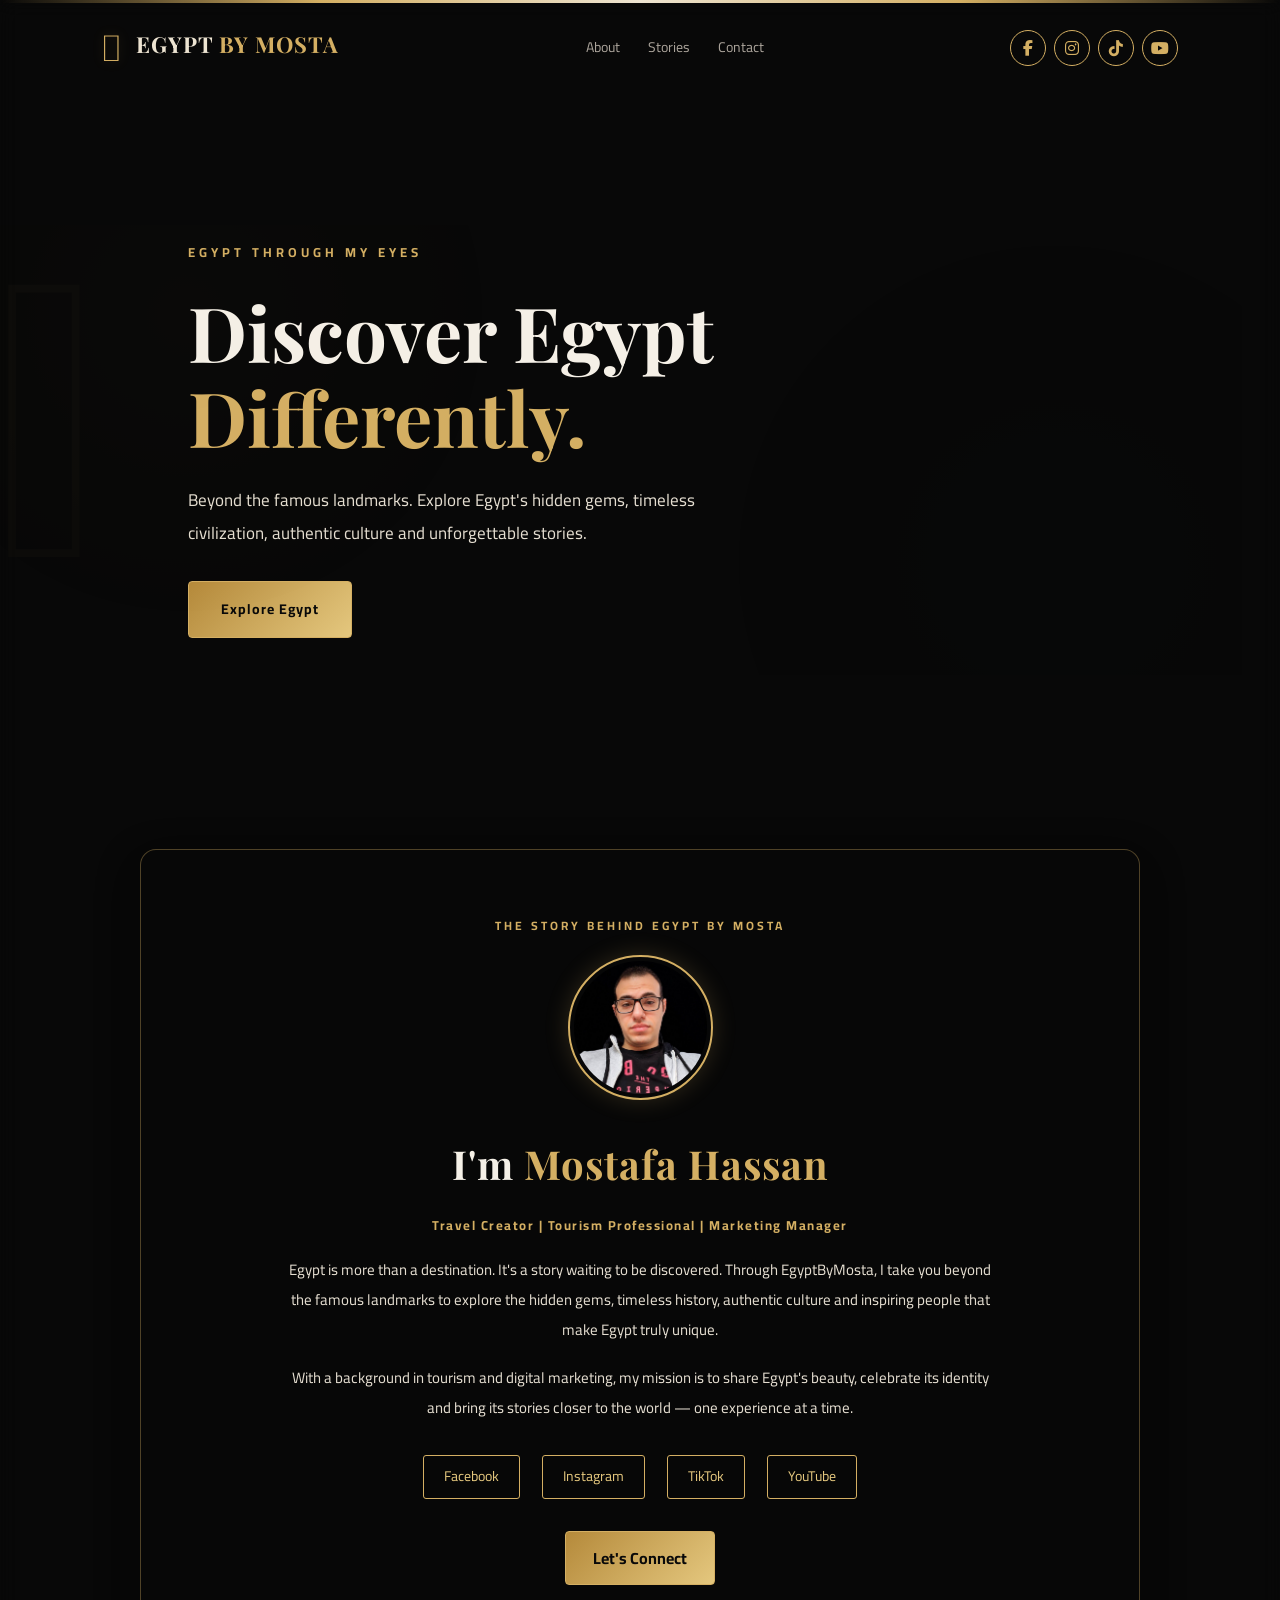
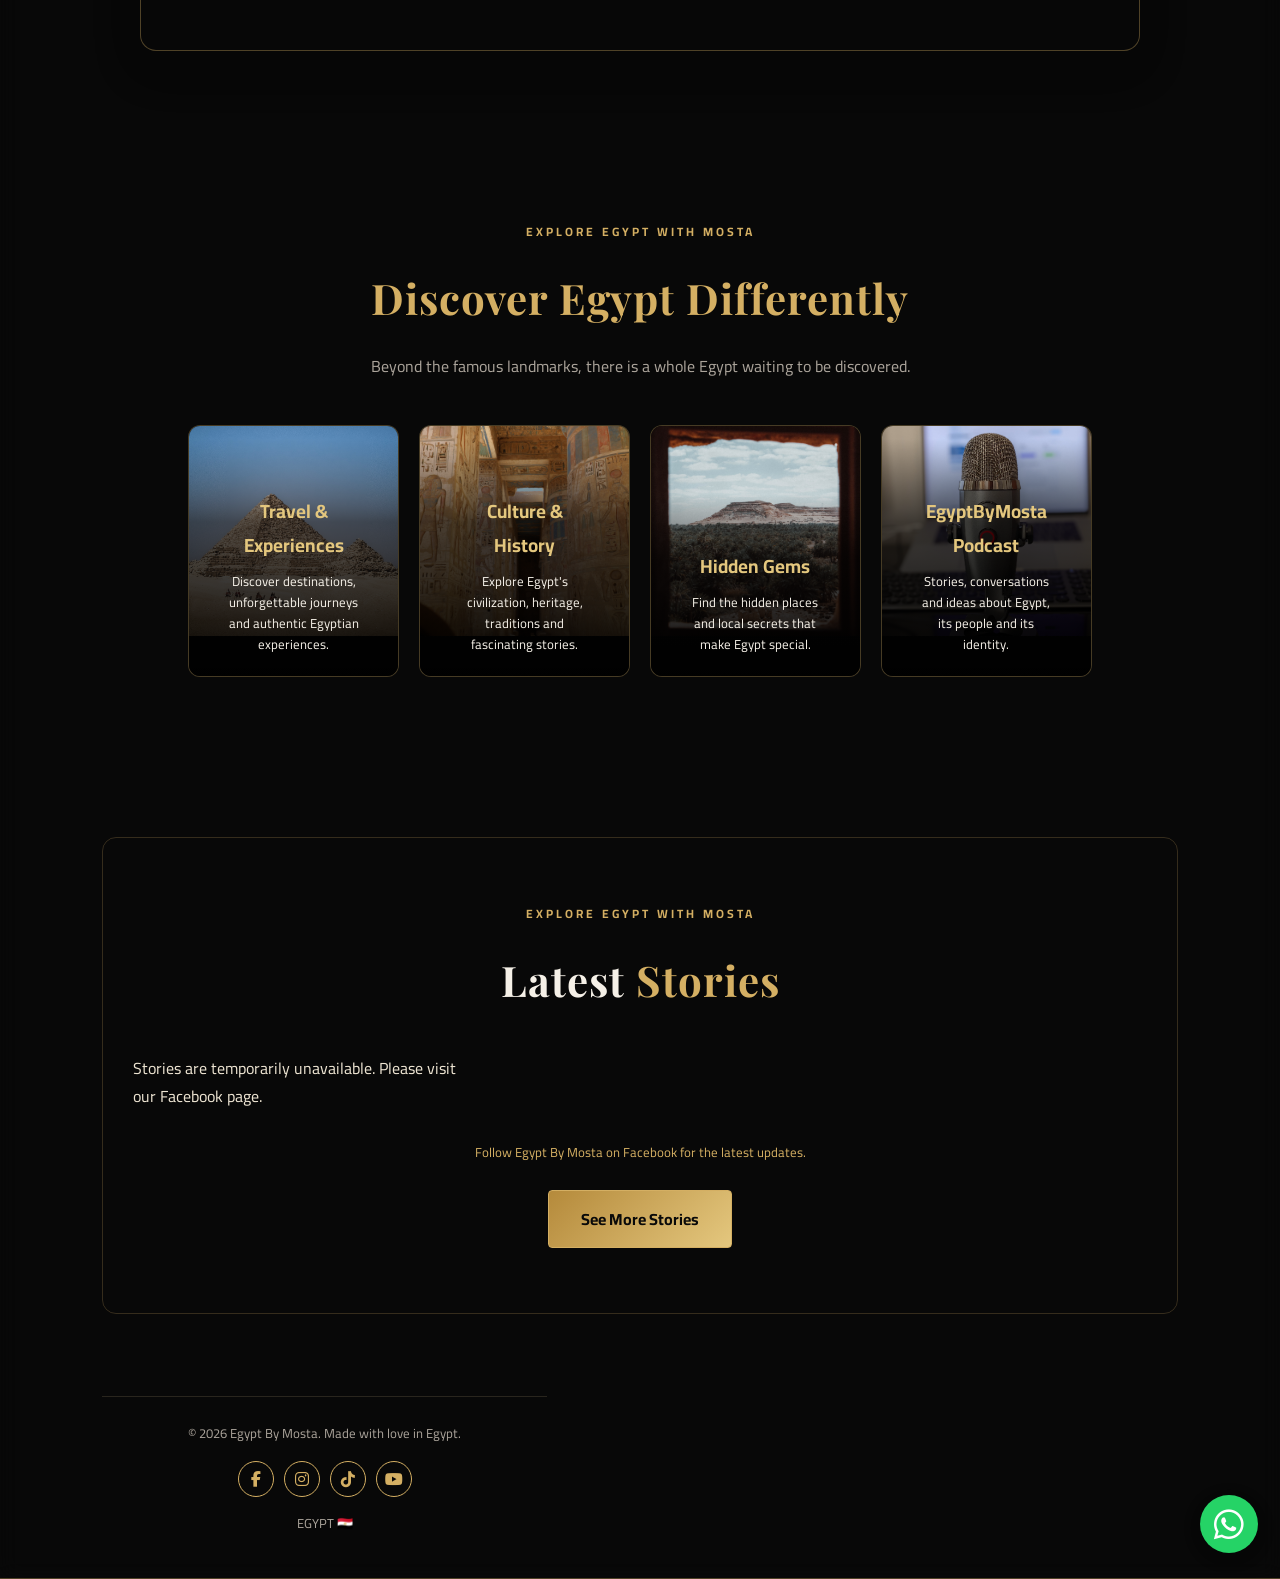
==== index.html @ 83dcf6d8 "Update index.html" ====
<!DOCTYPE html>
<html lang="en">

<head>
  <meta charset="UTF-8">
  <meta name="viewport" content="width=device-width, initial-scale=1.0">
  <meta name="theme-color" content="#090909">

  <title>Egypt By Mosta | Egypt Travel, Hidden Gems & Culture</title>

  <meta name="description" content="Discover Egypt beyond the famous landmarks with Egypt By Mosta. Explore hidden gems, ancient history, Egyptian culture and authentic travel experiences.">

  <meta name="keywords" content="Egypt travel, Egypt tourism, hidden gems in Egypt, Egyptian culture, ancient Egyptian history, Cairo travel, Egypt travel creator, Egypt By Mosta">

  <meta name="author" content="Mostafa Hassan">
  <meta name="google-site-verification" content="tOPIVbUD8up6FLVzQkf-bBHcL7d9_cdBROCyyYVrfns" />
  <meta name="robots" content="index, follow">

  <link rel="canonical" href="https://egyptbymosta.pages.dev/">

  <!-- Facebook and Social Sharing -->
  <meta property="og:type" content="website">
  <meta property="og:title" content="Egypt By Mosta | Discover Egypt Differently">
  <meta property="og:description" content="Explore Egypt's hidden gems, timeless civilization, authentic culture and unforgettable experiences.">
  <meta property="og:url" content="https://egyptbymosta.pages.dev/">
  <meta property="og:site_name" content="Egypt By Mosta">
  
<meta property="og:image" content="https://egyptbymosta.pages.dev/social-preview.png">
<meta property="og:image:alt" content="Egypt By Mosta - Discover Egypt Differently">

<meta name="twitter:image" content="https://egyptbymosta.pages.dev/social-preview.png">


  <!-- Twitter / X Sharing -->
  <meta name="twitter:card" content="summary_large_image">
  <meta name="twitter:title" content="Egypt By Mosta | Discover Egypt Differently">
  <meta name="twitter:description" content="Discover the Egypt tourists miss — hidden gems, history, culture and travel experiences.">

  <link rel="stylesheet" href="styles.css">
  <link rel="stylesheet" href="https://cdnjs.cloudflare.com/ajax/libs/font-awesome/6.7.2/css/all.min.css">
</head>

<body>
  <header class="header">
  <a class="logo" href="#">
  <span class="brand-eye">𓂀</span> EGYPT <span>BY MOSTA</span>
</a>

  <nav>
    <a href="about.html">About</a>
    <a href="stories.html">Stories</a>
    <a href="contact.html">Contact</a>
  </nav>

  <div class="header-social">
  <a href="https://www.facebook.com/egyptbymostahassan" target="_blank" rel="noopener noreferrer" aria-label="Facebook">
    <i class="fa-brands fa-facebook-f"></i>
  </a>

  <a href="https://www.instagram.com/egyptbymosta" target="_blank" rel="noopener noreferrer" aria-label="Instagram">
    <i class="fa-brands fa-instagram"></i>
  </a>

  <a href="https://www.tiktok.com/@egyptbymosta" target="_blank" rel="noopener noreferrer" aria-label="TikTok">
    <i class="fa-brands fa-tiktok"></i>
  </a>

  <a href="https://www.youtube.com/@EgyptByMosta" target="_blank" rel="noopener noreferrer" aria-label="YouTube">
    <i class="fa-brands fa-youtube"></i>
  </a>
</div>
  <main>
  
<section class="hero">
  <div class="hero-content">

    <p class="eyebrow">EGYPT THROUGH MY EYES</p>

    <h1>
      Discover Egypt<br>
      <span>Differently.</span>
    </h1>

    <p class="intro">
      Beyond the famous landmarks. Explore Egypt's hidden gems,
      timeless civilization, authentic culture and unforgettable stories.
    </p>

    <a class="gold-button" href="#discover">Explore Egypt</a>

  </div>
</section>

    
<section class="about section" id="about">
  <p class="eyebrow">THE STORY BEHIND EGYPT BY MOSTA</p>

  <div class="profile-photo">
    <img src="mosta-profile.jpg" alt="Mostafa Hassan">
  </div>

  <h2>I'm <span>Mostafa Hassan</span></h2>

  <p class="about-role">
    Travel Creator | Tourism Professional | Marketing Manager
  </p>

  <p>
    Egypt is more than a destination. It's a story waiting to be discovered.
    Through EgyptByMosta, I take you beyond the famous landmarks to explore
    the hidden gems, timeless history, authentic culture and inspiring people
    that make Egypt truly unique.
  </p>

  <p>
    With a background in tourism and digital marketing, my mission is to
    share Egypt's beauty, celebrate its identity and bring its stories
    closer to the world — one experience at a time.
  </p>

  <div class="social-links">
  <a href="https://www.facebook.com/egyptbymostahassan" target="_blank" rel="noopener noreferrer">Facebook</a>

  <a href="https://www.instagram.com/egyptbymosta" target="_blank" rel="noopener noreferrer">Instagram</a>

  <a href="https://www.tiktok.com/@egyptbymosta" target="_blank" rel="noopener noreferrer">TikTok</a>

  <a href="https://www.youtube.com/@EgyptByMosta" target="_blank" rel="noopener noreferrer">YouTube</a>
</div>

  <a class="gold-button" href="https://wa.me/201004280294?text=Hello%20Mostafa%2C%20I%20am%20interested%20in%20Egypt%20travel%20experiences." target="_blank" rel="noopener">
    Let's Connect
  </a>
</section>


   <!-- EgyptByMosta Content Pillars -->

<section class="content-pillars section" id="discover">
  <p class="eyebrow">EXPLORE EGYPT WITH MOSTA</p>
  <h2>Discover Egypt <span>Differently</span></h2>
  <p class="pillars-intro">
    Beyond the famous landmarks, there is a whole Egypt waiting to be discovered.
  </p>

  <div class="pillars-grid">

    <a class="pillar-card" href="travel.html">
      <img class="pillar-image" src="travel.jpg" alt="Travel and experiences in Egypt">
      <div class="pillar-content">
        <h3>Travel & Experiences</h3>
        <p>Discover destinations, unforgettable journeys and authentic Egyptian experiences.</p>
      </div>
    </a>

    <a class="pillar-card" href="culture.html">
      <img class="pillar-image" src="culture.jpg" alt="Egyptian culture and ancient history">
      <div class="pillar-content">
        <h3>Culture & History</h3>
        <p>Explore Egypt's civilization, heritage, traditions and fascinating stories.</p>
      </div>
    </a>

    <a class="pillar-card" href="hidden-gems.html">
      <img class="pillar-image" src="hidden-gems.jpg" alt="Hidden gems and beautiful places in Egypt">
      <div class="pillar-content">
        <h3>Hidden Gems</h3>
        <p>Find the hidden places and local secrets that make Egypt special.</p>
      </div>
    </a>

    <a class="pillar-card" href="podcast.html">
      <img class="pillar-image" src="podcast.jpg" alt="EgyptByMosta Podcast">
      <div class="pillar-content">
        <h3>EgyptByMosta Podcast</h3>
        <p>Stories, conversations and ideas about Egypt, its people and its identity.</p>
      </div>
    </a>

  </div>
</section>

    
<section class="section stories" id="stories">
  <p class="eyebrow">EXPLORE EGYPT WITH MOSTA</p>
  <h2>Latest <span>Stories</span></h2>

  <div id="photos" class="photo-grid">

   <div class="fallback-story-image">
  <images/esna-temple.jpg
       alt="The ancient Temple of Khnum in Esna, Egypt">
</div>

    <div class="fallback-story-image">
  <img src="images/khan-el-khalili.jpeg"
       alt="Traditional market street in Khan El Khalili, Cairo, Egypt">
</div>
    </article>

   <div class="fallback-story-image">
  <img src="images/al-azhar-park.webp"
       alt="Panoramic view of Al Azhar Park in Cairo, Egypt">
</div>

  </div>

  <p id="feed-status" class="feed-status"></p>

  <a class="gold-button" href="stories.html">See More Stories</a>
</section>

  </main>

  <footer>
    <p>© <span id="year"></span> Egypt By Mosta. Made with love in Egypt.</p>

    <div class="footer-social">
      <a href="https://www.facebook.com/egyptbymostahassan" target="_blank" rel="noopener noreferrer" aria-label="Facebook">
        <i class="fa-brands fa-facebook-f"></i>
      </a>

      <a href="https://www.instagram.com/egyptbymosta" target="_blank" rel="noopener noreferrer" aria-label="Instagram">
        <i class="fa-brands fa-instagram"></i>
      </a>

      <a href="https://www.tiktok.com/@egyptbymosta" target="_blank" rel="noopener noreferrer" aria-label="TikTok">
        <i class="fa-brands fa-tiktok"></i>
      </a>

      <a href="https://www.youtube.com/@EgyptByMosta" target="_blank" rel="noopener noreferrer" aria-label="YouTube">
        <i class="fa-brands fa-youtube"></i>
      </a>
    </div>

    <p>EGYPT 🇪🇬</p>
  </footer>

  <a class="floating-whatsapp"
     href="https://wa.me/201004280294"
     target="_blank"
     rel="noopener noreferrer"
     aria-label="WhatsApp">
    <i class="fa-brands fa-whatsapp"></i>
  </a>

  <script src="app.js"></script>

</body>
</html>
---- styles.css ----
@import url('https://fonts.googleapis.com/css2?family=Cairo:wght@400;500;600;700;800&family=Playfair+Display:wght@500;600;700&display=swap');

:root {
  --bg: #090909;
  --surface: #141414;
  --gold: #d4af63;
  --text: #f5f0e7;
  --muted: #aaa39a;
}

* {
  margin: 0;
  padding: 0;
  box-sizing: border-box;
}

html {
  scroll-behavior: smooth;
}

body {
  background: var(--bg);
  color: var(--text);
  font-family: 'Cairo', sans-serif;
  line-height: 1.8;
}

a {
  color: inherit;
  text-decoration: none;
}

.header {
  min-height: 82px;
  padding: 18px 8%;
  display: flex;
  align-items: center;
  justify-content: space-between;
  border-bottom: 1px solid #29251d;
  background: #090909;
}

.logo {
  font-family: 'Playfair Display', serif;
  font-size: 22px;
  font-weight: 700;
  letter-spacing: 1px;
}

.logo span,
h1 span,
h2 span {
  color: var(--gold);
}

nav {
  display: flex;
  gap: 28px;
  font-size: 14px;
  color: var(--muted);
}

nav a:hover {
  color: var(--gold);
}

..hero {
  min-height: 620px;
  padding: 130px 8% 110px;
  display: flex;
  flex-direction: column;
  align-items: flex-start;
  justify-content: center;
  background:
    radial-gradient(
      ellipse at 80% 50%,
      rgba(73, 55, 27, 0.18),
      transparent 65%
    );
}

.eyebrow {
  color: var(--gold);
  font-size: 12px;
  letter-spacing: 3px;
  font-weight: 700;
  margin-bottom: 18px;
}

.hero h1 {
  font-family: 'Playfair Display', serif;
  font-size: clamp(48px, 8vw, 86px);
  line-height: 1.12;
  margin-bottom: 25px;
}

.intro {
  max-width: 570px;
  color: #c4bdb2;
  font-size: 17px;
  margin-bottom: 32px;
}

.gold-button {
  display: inline-block;
  background: var(--gold);
  color: #111;
  padding: 12px 27px;
  border-radius: 3px;
  font-weight: 700;
  transition: .25s;
}

.gold-button:hover {
  background: #f0d18d;
  transform: translateY(-2px);
}

.section {
  padding: 95px 8%;
  text-align: center;
}

.section h2 {
  font-family: 'Playfair Display', serif;
  font-size: clamp(32px, 5vw, 48px);
  margin-bottom: 20px;
}

.about > p:not(.eyebrow),
.contact > p:not(.eyebrow) {
  max-width: 720px;
  margin: 0 auto 25px;
  color: var(--muted);
}

.stories {
  background: #101010;
}


.photo-grid {
  display: grid;
  grid-template-columns: repeat(3, minmax(0, 1fr));
  gap: 20px;
  margin: 40px 0;
  text-align: left;
}

.photo-card,
.fallback-story {
  overflow: hidden;
  background: var(--surface);
  border: 1px solid #28231b;
  border-radius: 8px;
  transition: transform 0.3s ease, border-color 0.3s ease;
}

.photo-card:hover,
.fallback-story:hover {
  transform: translateY(-5px);
  border-color: var(--gold);
}

.photo-card img {
  display: block;
  width: 100%;
  height: 230px;
  object-fit: cover;
  object-position: center;
  transition: transform 0.4s ease;
}

.photo-card:hover img {
  transform: scale(1.04);
}

.fallback-story-image {
  height: 200px;
  display: flex;
  align-items: center;
  justify-content: center;
  background: linear-gradient(135deg, #302313, #100e0a);
  color: var(--gold);
  font-size: 65px;
}
.fallback-story-image img {
  display: block;
  width: 100%;
  height: 100%;
  object-fit: cover;
}
.fallback-story .eyebrow {
  color: var(--gold);
  padding: 15px 15px 0;
  font-size: 11px;
}

.fallback-story h3 {
  color: #f5f0e7;
  padding: 5px 15px;
  font-size: 20px;
}

.fallback-story > p:last-child,
.photo-card p {
  padding: 15px;
  color: #d0c9bd;
  font-size: 14px;
  line-height: 1.7;
}

.loading,
.feed-status {
  color: var(--muted);
}

@media (max-width: 768px) {
  .photo-grid {
    grid-template-columns: 1fr;
    gap: 18px;
  }

  .fallback-story-image {
    height: 190px;
  }
}

.contact {
  background: radial-gradient(ellipse at center, #211a10, #090909 70%);
}


footer {
  padding: 25px 8%;
  border-top: 1px solid #29251d;
  display: flex;
  justify-content: space-between;
  gap: 15px;
  color: var(--muted);
  font-size: 13px;
}

@media (max-width: 700px) {
  .header {
    flex-direction: column;
    gap: 12px;
  }

  nav {
    gap: 20px;
  }

  .hero {
    min-height: 520px;
    padding: 90px 7%;
  }

  .section {
    padding: 70px 7%;
  }

  .photo-grid {
    grid-template-columns: 1fr;
  }

  .photo-card img {
    height: auto;
    max-height: 450px;
    object-fit: contain;
    background: #090909;
  }
  }

  footer {
    flex-direction: column;
    text-align: center;
  }
}
/* Show complete Facebook photos on all screens */
.photo-card img {
  width: 100% !important;
  height: auto !important;
  max-height: 500px;
  object-fit: contain !important;
  object-position: center center !important;
  background: #090909;
}
/* Egypt By Mosta Facebook cover */
.hero {
  position: relative;
  overflow: hidden;
}

.hero-collage {
  position: absolute;
  inset: 0;
  display: grid;
  grid-template-columns: 2fr 1fr 1fr;
  gap: 5px;
  opacity: 0.4;
  pointer-events: none;
}

.hero-collage img {
  width: 100%;
  height: 100%;
  object-fit: cover;
}

.hero-collage::after {
  content: "";
  position: absolute;
  inset: 0;
  background: linear-gradient(90deg, rgba(0,0,0,.85), rgba(0,0,0,.25));
}

.hero > *:not(.hero-collage) {
  position: relative;
  z-index: 1;
}

@media (max-width: 700px) {
  .hero-collage {
    grid-template-columns: 1fr 1fr;
  }

  .hero-collage img:nth-child(3) {
    display: none;
  }
}
/* Personal profile and social links */
.about-role {
  color: var(--gold) !important;
  font-weight: 700;
  margin-bottom: 18px !important;
}

.social-links {
  display: flex;
  justify-content: center;
  flex-wrap: wrap;
  gap: 14px;
  margin: 30px 0;
}

.social-links a {
  border: 1px solid var(--gold);
  color: var(--gold);
  padding: 8px 20px;
  border-radius: 3px;
  transition: .25s;
}

.social-links a:hover {
  background: var(--gold);
  color: #090909;
}
/* Profile photo */
.profile-photo {
  width: 150px;
  height: 150px;
  margin: 0 auto 25px;
  border: 3px solid var(--gold);
  border-radius: 50%;
  padding: 5px;
  overflow: hidden;
  box-shadow: 0 0 25px rgba(212, 175, 99, 0.25);
}

.profile-photo img {
  width: 100%;
  height: 100%;
  border-radius: 50%;
  object-fit: cover;
  object-position: center;
  display: block;
}
}/* Header social media */
.header-social {
  display: flex;
  align-items: center;
  gap: 12px;
}

.header-social a {
  width: 34px;
  height: 34px;
  display: flex;
  align-items: center;
  justify-content: center;
  border: 1px solid var(--gold);
  border-radius: 50%;
  color: var(--gold);
  font-size: 17px;
  font-weight: bold;
  transition: 0.25s;
}

.header-social a:hover {
  background: var(--gold);
  color: #090909;
  transform: translateY(-3px);
}

@media (max-width: 700px) {
  .header-social {
    justify-content: center;
    margin-top: 8px;
  }
}
/* Floating WhatsApp Button */
.floating-whatsapp {
  position: fixed;
  right: 22px;
  bottom: 25px;
  width: 58px;
  height: 58px;
  background: #25D366;
  color: white;
  border-radius: 50%;
  display: flex;
  align-items: center;
  justify-content: center;
  z-index: 9999;
  box-shadow: 0 4px 15px rgba(0,0,0,.35);
}

.floating-whatsapp svg {
  width: 34px;
  height: 34px;
}

.floating-whatsapp:hover {
  transform: scale(1.08);
}

@media (max-width: 700px) {
  .floating-whatsapp {
    right: 16px;
    bottom: 18px;
  }
}
/* Footer social media */
.footer-social {
  display: flex;
  align-items: center;
  justify-content: center;
  gap: 12px;
}

.footer-social a {
  width: 34px;
  height: 34px;
  display: flex;
  align-items: center;
  justify-content: center;
  border: 1px solid var(--gold);
  border-radius: 50%;
  color: var(--gold);
  font-size: 17px;
  font-weight: bold;
  transition: 0.25s;
}

.footer-social a:hover {
  background: var(--gold);
  color: #090909;
  transform: translateY(-3px);
}

@media (max-width: 700px) {
  footer {
    align-items: center;
  }
}
/* Premium social icons */
.header-social a,
.footer-social a {
  width: 36px;
  height: 36px;
  display: flex;
  align-items: center;
  justify-content: center;
  border: 1px solid var(--gold);
  border-radius: 50%;
  color: var(--gold);
  font-size: 16px;
  transition: all 0.3s ease;
  flex-shrink: 0;
}

.header-social a:hover,
.footer-social a:hover {
  background: var(--gold);
  color: #090909;
  transform: translateY(-3px);
}

.header-social,
.footer-social {
  display: flex;
  flex-direction: row;
  align-items: center;
  gap: 10px;
}

@media (max-width: 700px) {
  .header {
    gap: 12px;
  }

  .header-social {
    justify-content: center;
    flex-wrap: nowrap;
  }

  .footer-social {
    justify-content: center;
  }
}
/* Fix header layout */
.header {
  display: flex;
  flex-direction: row !important;
  align-items: center;
  justify-content: space-between;
  flex-wrap: wrap;
  gap: 12px;
}

.header-social {
  display: flex !important;
  flex-direction: row !important;
  flex-wrap: nowrap !important;
  align-items: center;
  justify-content: center;
  gap: 8px;
}

.header-social a {
  flex: 0 0 36px;
}

@media (max-width: 700px) {
  .header {
    flex-direction: row !important;
    justify-content: center;
  }

  .header-social {
    width: 100%;
  }
}
/* Clean premium homepage hero */
.hero {
  min-height: 560px;
  padding: 100px 10%;
  display: flex;
  align-items: center;
  justify-content: flex-start;
  position: relative;
  overflow: hidden;
}

.hero-content {
  position: relative;
  z-index: 2;
  max-width: 650px;
}

.hero h1 {
  font-size: clamp(48px, 7vw, 76px);
  line-height: 1.15;
  margin-bottom: 22px;
}

.hero .intro {
  max-width: 490px;
  font-size: 16px;
  line-height: 1.9;
  margin-bottom: 28px;
}

.hero .eyebrow {
  margin-bottom: 20px;
}

@media (max-width: 700px) {
  .hero {
    min-height: 480px;
    padding: 75px 7%;
  }

  .hero h1 {
    font-size: 48px;
  }

  .hero .intro {
    font-size: 14px;
  }
}
.floating-whatsapp i {
  font-size: 34px;
  color: white;
}

/* Premium Image Lightbox */

#image-lightbox button {
  position: absolute;
  background: rgba(212, 175, 99, 0.15);
  color: #d4af63;
  border: 1px solid #d4af63;
  border-radius: 50%;
  width: 48px;
  height: 48px;
  font-size: 26px;
  cursor: pointer;
  display: flex;
  align-items: center;
  justify-content: center;
  transition: 0.3s;
}

#image-lightbox button:hover {
  background: #d4af63;
  color: #090909;
}

#image-lightbox .lightbox-close {
  top: 25px;
  right: 25px;
  font-size: 32px;
}

#image-lightbox .lightbox-prev {
  left: 25px;
}

#image-lightbox .lightbox-next {
  right: 25px;
}

#image-lightbox .lightbox-image {
  border: 1px solid rgba(212, 175, 99, 0.4);
  border-radius: 6px;
  box-shadow: 0 0 35px rgba(0, 0, 0, 0.5);
}

@media (max-width: 600px) {
  #image-lightbox button {
    width: 40px;
    height: 40px;
    font-size: 21px;
  }

  #image-lightbox .lightbox-close {
    top: 15px;
    right: 15px;
  }

  #image-lightbox .lightbox-prev {
    left: 10px;
  }

  #image-lightbox .lightbox-next {
    right: 10px;
  }

  #image-lightbox .lightbox-image {
    max-width: 82%;
  }
}

/* CONTACT PAGE */

.contact-page {
  max-width: 1100px;
  margin: auto;
  text-align: center;
  padding-top: 80px;
}

.contact-page h1 {
  font-size: clamp(42px, 7vw, 65px);
  margin: 15px 0;
}

.contact-page h1 span,
.contact-page h2 span {
  color: var(--gold);
}

.contact-page .intro {
  max-width: 600px;
  margin: 20px auto 45px;
  line-height: 1.9;
  color: var(--muted);
}

.contact-methods {
  display: grid;
  grid-template-columns: repeat(3, 1fr);
  gap: 20px;
  margin: 40px 0 80px;
}

.contact-card {
  background: var(--surface);
  border: 1px solid rgba(212, 175, 99, 0.25);
  border-radius: 12px;
  padding: 30px 15px;
  color: var(--text);
  text-decoration: none;
  transition: 0.3s;
}

.contact-card:hover {
  border-color: var(--gold);
  transform: translateY(-5px);
  box-shadow: 0 10px 30px rgba(212, 175, 99, 0.12);
}

.contact-card i {
  color: var(--gold);
  font-size: 30px;
  margin-bottom: 18px;
}

.contact-card h3 {
  margin-bottom: 10px;
}

.contact-card p {
  color: var(--muted);
  font-size: 14px;
}

.contact-form-section {
  max-width: 650px;
  margin: 0 auto 60px;
  padding: 35px;
  background: var(--surface);
  border: 1px solid rgba(212, 175, 99, 0.25);
  border-radius: 12px;
}

.contact-form-section h2 {
  font-size: 34px;
  margin: 15px 0 30px;
}

#contact-form {
  display: flex;
  flex-direction: column;
  gap: 16px;
}

#contact-form input,
#contact-form textarea {
  width: 100%;
  padding: 15px;
  background: #090909;
  border: 1px solid #38332a;
  border-radius: 7px;
  color: var(--text);
  font-family: inherit;
  font-size: 15px;
  outline: none;
}

#contact-form input:focus,
#contact-form textarea:focus {
  border-color: var(--gold);
}

#contact-form textarea {
  resize: vertical;
}

#contact-form button {
  cursor: pointer;
  font-family: inherit;
  border: none;
  align-self: center;
}

.form-note {
  color: var(--muted);
  font-size: 13px;
  margin-top: 18px;
}

@media (max-width: 700px) {
  .contact-methods {
    grid-template-columns: repeat(2, 1fr);
    gap: 12px;
  }

  .contact-card {
    padding: 22px 10px;
  }

  .contact-form-section {
    padding: 22px 15px;
  }

  .contact-form-section h2 {
    font-size: 28px;
  }
}

@media (max-width: 380px) {
  .contact-methods {
    grid-template-columns: 1fr;
  }
}

/* ABOUT PAGE */

.about-page {
  max-width: 1000px;
  margin: auto;
  text-align: center;
  padding-top: 80px;
}

.about-page h1 {
  font-size: clamp(38px, 6vw, 58px);
  margin: 25px 0 12px;
}

.about-page h1 span,
.about-story h2 span {
  color: var(--gold);
}

.about-role {
  color: var(--gold);
  line-height: 1.8;
  margin-bottom: 50px;
}

.about-story {
  max-width: 750px;
  margin: 0 auto 45px;
  text-align: left;
}

.about-story h2 {
  font-size: 30px;
  margin: 35px 0 18px;
}

.about-story p {
  color: var(--muted);
  font-size: 16px;
  line-height: 2;
  margin-bottom: 18px;
}

.about-page .gold-button {
  display: inline-block;
  margin-bottom: 35px;
}

@media (max-width: 700px) {
  .about-page {
    padding-top: 55px;
  }

  .about-role {
    font-size: 14px;
    padding: 0 12px;
  }

  .about-story {
    padding: 0 8px;
  }

  .about-story h2 {
    font-size: 25px;
  }

  .about-story p {
    font-size: 15px;
  }
}
/* Egyptian Heritage Background */
body {
  background-color: #090909;
  background-image:
    linear-gradient(
      rgba(9, 9, 9, 0.78),
      rgba(9, 9, 9, 0.88)
    ),
    
  background-size: cover;
  background-position: center top;
  background-repeat: no-repeat;
  background-attachment: fixed;
}
/* Stories page background fix */
body[data-page="stories"] {
  background-color: transparent;
}

body[data-page="stories"] main,
body[data-page="stories"] .section,
body[data-page="stories"] .stories {
  background-color: transparent !important;
  background-image: none !important;
}
/* Stories transparent header */
body[data-page="stories"] .header {
  background: rgba(9, 9, 9, 0.35) !important;
}
/* Premium Egyptian Header */
.header {
  background: rgba(9, 9, 9, 0.55) !important;
  backdrop-filter: blur(10px);
  -webkit-backdrop-filter: blur(10px);
  border-bottom: 1px solid rgba(212, 175, 99, 0.35);
}

/* Golden Navigation */
.header nav a {
  transition: color 0.3s ease;
}

.header nav a:hover {
  color: #d4af63 !important;
}

/* Luxury Gold Buttons */
.gold-button {
  background: linear-gradient(135deg, #b58a3b, #e4c77e, #b58a3b);
  color: #090909 !important;
  border: 1px solid #e4c77e;
  border-radius: 4px;
  font-weight: 700;
  transition: all 0.3s ease;
}

.gold-button:hover {
  transform: translateY(-3px);
  box-shadow: 0 5px 20px rgba(212, 175, 99, 0.3);
}
/* EgyptByMosta - Premium Egyptian Identity */

body {
  background-color: #090909 !important;
  color: #EDE4D2;
}

body::before {
  content: "";
  position: fixed;
  inset: 0;
  pointer-events: none;
  z-index: -1;
  opacity: 0.12;
  background-image:
    radial-gradient(circle at 15% 20%, rgba(212,175,99,0.12), transparent 35%),
    radial-gradient(circle at 85% 75%, rgba(23,75,73,0.16), transparent 35%);
}

h1, h2, h3 {
  color: #D4AF63;
}

.section {
  background-color: transparent;
}

.gold-button {
  background: linear-gradient(135deg, #B58A3B, #E4C77E);
  color: #090909 !important;
  border: 1px solid #D4AF63;
}

.gold-button:hover {
  box-shadow: 0 5px 20px rgba(212,175,99,0.25);
}
/* Egyptian Gold Signature */

body::after {
  content: "";
  position: fixed;
  top: 0;
  left: 0;
  right: 0;
  height: 3px;
  background: linear-gradient(
    90deg,
    transparent,
    #D4AF63,
    #EDE4D2,
    #D4AF63,
    transparent
  );
  z-index: 9999;
  pointer-events: none;
}

.footer {
  border-top: 1px solid rgba(212, 175, 99, 0.35);
  position: relative;
}

.section {
  position: relative;
}

.section h2 {
  letter-spacing: 1px;
}

.section h2 span {
  color: #D4AF63;
}

a {
  transition: color 0.3s ease;
}

a:hover {
  color: #E4C77E;
}
/* Eye of Horus Brand Mark */

.brand-eye {
  color: #D4AF63;
  font-size: 1.5em;
  display: inline-block;
  margin-right: 8px;
  vertical-align: middle;
  text-shadow: 0 0 12px rgba(212, 175, 99, 0.3);
}
/* Subtle Egyptian Heritage Texture */

body {
  background-image:
    radial-gradient(
      circle at 10% 15%,
      rgba(212, 175, 99, 0.045) 0,
      transparent 28%
    ),
    radial-gradient(
      circle at 90% 85%,
      rgba(23, 75, 73, 0.10) 0,
      transparent 30%
    ),
    repeating-linear-gradient(
      45deg,
      transparent 0,
      transparent 48px,
      rgba(212, 175, 99, 0.018) 49px,
      transparent 50px
    );
  background-color: #090909 !important;
}
/* Eye of Horus Watermark */

body {
  position: relative;
  isolation: isolate;
}

body::before {
  content: "𓂀";
  position: fixed;
  top: 50%;
  right: 3%;
  transform: translateY(-50%);
  font-size: clamp(200px, 30vw, 400px);
  color: rgba(212, 175, 99, 0.18);
  pointer-events: none;
  z-index: 2;
  line-height: 1;
}

body > header,
body > main,
body > footer {
  position: relative;
  z-index: 1;
}
/* EgyptByMosta - Content Pillars */

.content-pillars {
  padding: 90px 8%;
  text-align: center;
  background: transparent !important;
}

.content-pillars .eyebrow {
  color: #D4AF63;
  letter-spacing: 3px;
  font-size: 12px;
}

.content-pillars h2 {
  font-size: clamp(28px, 4vw, 42px);
  margin-bottom: 15px;
}

.pillars-intro {
  color: #aaa39a;
  max-width: 650px;
  margin: 0 auto 45px;
  line-height: 1.8;
}

.pillars-grid {
  display: grid;
  grid-template-columns: repeat(4, 1fr);
  gap: 20px;
}

.pillar-card {
  background: linear-gradient(
    145deg,
    rgba(30, 30, 30, 0.95),
    rgba(13, 13, 13, 0.95)
  );
  border: 1px solid rgba(212, 175, 99, 0.25);
  padding: 35px 22px;
  border-radius: 8px;
  transition: all 0.3s ease;
}

.pillar-card:hover {
  transform: translateY(-7px);
  border-color: #D4AF63;
  box-shadow: 0 12px 30px rgba(212, 175, 99, 0.10);
}

.pillar-icon {
  display: block;
  color: #D4AF63;
  font-size: 38px;
  margin-bottom: 20px;
}

.pillar-card h3 {
  color: #E4C77E;
  font-size: 19px;
  margin-bottom: 14px;
}

.pillar-card p {
  color: #aaa39a;
  font-size: 14px;
  line-height: 1.8;
}

@media (max-width: 900px) {
  .pillars-grid {
    grid-template-columns: repeat(2, 1fr);
  }
}

@media (max-width: 550px) {
  .pillars-grid {
    grid-template-columns: 1fr;
  }

  .content-pillars {
    padding: 65px 6%;
  }
}
/* Clickable Pillar Cards */

a.pillar-card {
  display: block;
  text-decoration: none;
  color: inherit;
  cursor: pointer;
}

a.pillar-card h3,
a.pillar-card p {
  text-decoration: none;
}

/* EgyptByMosta - Unified Egyptian Background */

body {
  background-color: #090909 !important;
  background-image:
    linear-gradient(
      rgba(9, 9, 9, 0.68),
      rgba(9, 9, 9, 0.82)
    ),
    url("egypt-background.jpg") !important;
  background-size: cover !important;
  background-position: center center !important;
  background-repeat: no-repeat !important;
  background-attachment: fixed !important;
}

body > header,
body > main,
body > footer {
  background-color: transparent !important;
}

.hero,
.section,
.content-pillars {
  background-color: transparent !important;
  background-image: none !important;
}

/* EgyptByMosta - About Section Refinement */

.about.section {
  max-width: 1000px;
  margin: 70px auto;
  padding: 60px 30px;
  text-align: center;
  background: rgba(9, 9, 9, 0.65) !important;
  border: 1px solid rgba(212, 175, 99, 0.22);
  border-radius: 12px;
}

.about .profile-photo {
  width: 125px;
  height: 125px;
  margin: 0 auto 25px;
}

.about h2 {
  font-size: clamp(28px, 4vw, 38px);
  margin-bottom: 12px;
}

.about .about-role {
  color: #D4AF63;
  font-size: 14px;
  letter-spacing: 1px;
  margin-bottom: 20px;
}

.about > p:not(.eyebrow):not(.about-role) {
  max-width: 700px;
  margin: 0 auto 22px;
  line-height: 1.9;
  color: #EDE4D2;
}

.about .social-links {
  display: flex;
  justify-content: center;
  flex-wrap: wrap;
  gap: 18px;
  margin: 25px 0;
}

@media (max-width: 600px) {
  .about.section {
    margin: 40px 15px;
    padding: 40px 20px;
  }
}

/* EgyptByMosta - Photo Content Cards */

.pillars-grid {
  display: grid;
  grid-template-columns: repeat(4, 1fr);
  gap: 20px;
}

.pillar-card {
  display: block;
  overflow: hidden;
  padding: 0;
  border: 1px solid rgba(212, 175, 99, 0.3);
  border-radius: 10px;
  background: rgba(15, 15, 15, 0.95);
  text-decoration: none;
  color: inherit;
  transition: transform 0.3s ease, border-color 0.3s ease, box-shadow 0.3s ease;
}

.pillar-card:hover {
  transform: translateY(-7px);
  border-color: #D4AF63;
  box-shadow: 0 12px 30px rgba(212, 175, 99, 0.15);
}

.pillar-image {
  display: block;
  width: 100%;
  height: 190px;
  object-fit: cover;
  transition: transform 0.4s ease;
}

.pillar-card:hover .pillar-image {
  transform: scale(1.04);
}

.pillar-content {
  padding: 22px 18px 25px;
}

.pillar-content h3 {
  color: #E4C77E;
  font-size: 18px;
  margin: 0 0 12px;
}

.pillar-content p {
  color: #aaa39a;
  font-size: 14px;
  line-height: 1.8;
  margin: 0;
}

@media (max-width: 900px) {
  .pillars-grid {
    grid-template-columns: repeat(2, 1fr);
  }
}

@media (max-width: 550px) {
  .pillars-grid {
    grid-template-columns: 1fr;
  }

  .pillar-image {
    height: 210px;
  }
}

/* Fix EgyptByMosta card images */
.pillars-grid .pillar-card {
  display: block !important;
  padding: 0 !important;
  overflow: hidden !important;
}

.pillars-grid .pillar-image {
  display: block !important;
  width: 100% !important;
  height: 210px !important;
  object-fit: cover !important;
  visibility: visible !important;
  opacity: 1 !important;
}

.pillars-grid .pillar-content {
  display: block !important;
  padding: 22px 18px 25px !important;
}

/* EgyptByMosta - Premium Image Overlay Cards */

.pillars-grid .pillar-card {
  position: relative;
  height: 280px;
  padding: 0 !important;
  overflow: hidden;
  border-radius: 12px;
  background: #090909;
}

.pillars-grid .pillar-image {
  width: 100%;
  height: 100% !important;
  display: block;
  object-fit: cover;
  transition: transform 0.6s ease;
}

.pillars-grid .pillar-content {
  position: absolute;
  inset: auto 0 0;
  padding: 55px 20px 22px !important;
  background: linear-gradient(
    to top,
    rgba(0, 0, 0, 0.96),
    rgba(0, 0, 0, 0.65) 65%,
    transparent
  );
  z-index: 2;
}

.pillars-grid .pillar-content h3 {
  color: #E4C77E;
  font-size: 19px;
  margin-bottom: 9px;
}

.pillars-grid .pillar-content p {
  color: #F5F0E7;
  font-size: 13px;
  line-height: 1.6;
  margin: 0;
}

.pillars-grid .pillar-card:hover .pillar-image {
  transform: scale(1.08);
}

.pillars-grid .pillar-card:hover {
  border-color: #D4AF63;
  box-shadow: 0 12px 30px rgba(212, 175, 99, 0.2);
}

@media (max-width: 550px) {
  .pillars-grid .pillar-card {
    height: 260px;
  }
}

/* EgyptByMosta - Hero Section Refinement */

.hero {
  min-height: 680px;
  padding: 140px 8% 120px;
  display: flex;
  align-items: center;
  justify-content: flex-start;
}

.hero-content {
  max-width: 720px;
  position: relative;
  z-index: 3;
}

.hero .eyebrow {
  color: #D4AF63;
  font-size: 13px;
  letter-spacing: 4px;
  margin-bottom: 25px;
}

.hero h1 {
  font-size: clamp(42px, 6vw, 76px);
  line-height: 1.12;
  margin-bottom: 25px;
  color: #F5F0E7;
}

.hero h1 span {
  color: #D4AF63;
}

.hero .intro {
  max-width: 580px;
  color: #E5DED1;
  font-size: 17px;
  line-height: 1.9;
  margin-bottom: 32px;
}

.hero .gold-button {
  display: inline-block;
  padding: 15px 32px;
  font-size: 14px;
  letter-spacing: 1px;
}

@media (max-width: 600px) {
  .hero {
    min-height: 580px;
    padding: 110px 7% 90px;
  }

  .hero .eyebrow {
    font-size: 11px;
    letter-spacing: 2.5px;
  }

  .hero .intro {
    font-size: 15px;
  }
}

/* EgyptByMosta - About Section Premium Design */

.about.section {
  max-width: 1000px;
  margin: 80px auto;
  padding: 65px 35px;
  text-align: center;
  background: rgba(9, 9, 9, 0.78) !important;
  border: 1px solid rgba(212, 175, 99, 0.35);
  border-radius: 16px;
  box-shadow: 0 15px 45px rgba(0, 0, 0, 0.3);
}

.about .profile-photo {
  width: 145px;
  height: 145px;
  margin: 0 auto 28px;
  padding: 4px;
  border: 2px solid #D4AF63;
  border-radius: 50%;
  overflow: hidden;
  box-shadow: 0 0 25px rgba(212, 175, 99, 0.2);
}

.about .profile-photo img {
  width: 100%;
  height: 100%;
  object-fit: cover;
  border-radius: 50%;
}

.about h2 {
  color: #F5F0E7;
  font-size: clamp(28px, 4vw, 40px);
  margin-bottom: 14px;
}

.about h2 span {
  color: #D4AF63;
}

.about .about-role {
  color: #D4AF63;
  font-size: 13px;
  letter-spacing: 1.5px;
  line-height: 1.8;
  margin-bottom: 25px;
}

.about > p:not(.eyebrow):not(.about-role) {
  max-width: 720px;
  margin: 0 auto 18px;
  color: #E5DED1;
  font-size: 15px;
  line-height: 2;
}

.about .social-links {
  display: flex;
  justify-content: center;
  flex-wrap: wrap;
  gap: 22px;
  margin: 32px 0;
}

.about .social-links a {
  color: #E4C77E;
  text-decoration: none;
  font-size: 14px;
  transition: color 0.3s ease;
}

.about .social-links a:hover {
  color: #FFFFFF;
}

@media (max-width: 600px) {
  .about.section {
    margin: 45px 15px;
    padding: 45px 20px;
  }

  .about .profile-photo {
    width: 125px;
    height: 125px;
  }

  .about .social-links {
    gap: 16px;
  }
}

/* EgyptByMosta - Latest Stories Design */

.stories.section {
  max-width: 1200px;
  margin: 70px auto;
  padding: 65px 30px;
  text-align: center;
  background: rgba(9, 9, 9, 0.72);
  border: 1px solid rgba(212, 175, 99, 0.22);
  border-radius: 14px;
}

.stories h2 {
  color: #F5F0E7;
  font-size: clamp(30px, 4vw, 42px);
  margin-bottom: 35px;
}

.stories h2 span {
  color: #D4AF63;
}

.stories .photo-grid {
  display: grid;
  grid-template-columns: repeat(3, minmax(0, 1fr));
  gap: 20px;
  margin: 30px 0;
}

.stories .photo-grid img {
  width: 100%;
  height: 260px;
  object-fit: cover;
  border-radius: 10px;
  border: 1px solid rgba(212, 175, 99, 0.3);
  transition: transform 0.3s ease, border-color 0.3s ease;
}

.stories .photo-grid img:hover {
  transform: translateY(-5px);
  border-color: #D4AF63;
}

.stories .feed-status {
  color: #D4AF63;
  font-size: 13px;
  margin: 15px 0 25px;
}

.stories .gold-button {
  display: inline-block;
  padding: 14px 32px;
  text-decoration: none;
}

@media (max-width: 700px) {
  .stories.section {
    margin: 40px 15px;
    padding: 40px 18px;
  }

  .stories .photo-grid {
    grid-template-columns: repeat(2, minmax(0, 1fr));
    gap: 12px;
  }

  .stories .photo-grid img {
    height: 190px;
  }
}

/* EgyptByMosta - Contact Section Design */

.contact.section {
  max-width: 1000px;
  margin: 80px auto;
  padding: 70px 35px;
  text-align: center;
  background: rgba(9, 9, 9, 0.78);
  border: 1px solid rgba(212, 175, 99, 0.35);
  border-radius: 16px;
  box-shadow: 0 15px 45px rgba(0, 0, 0, 0.3);
}

.contact .eyebrow {
  color: #D4AF63;
  letter-spacing: 3px;
  font-size: 12px;
  margin-bottom: 22px;
}

.contact h2 {
  color: #F5F0E7;
  font-size: clamp(30px, 4vw, 44px);
  margin-bottom: 20px;
}

.contact h2 span {
  color: #D4AF63;
}

.contact > p:not(.eyebrow) {
  max-width: 650px;
  margin: 0 auto 30px;
  color: #E5DED1;
  font-size: 15px;
  line-height: 1.9;
}

.contact-actions {
  display: flex;
  justify-content: center;
  align-items: center;
  flex-wrap: wrap;
  gap: 16px;
}

.contact-actions .gold-button {
  display: inline-block;
  padding: 15px 28px;
  text-decoration: none;
}

.contact-secondary {
  display: inline-block;
  padding: 14px 25px;
  color: #D4AF63;
  border: 1px solid #D4AF63;
  border-radius: 5px;
  text-decoration: none;
  transition: all 0.3s ease;
}

.contact-secondary:hover {
  background: #D4AF63;
  color: #090909;
}

@media (max-width: 600px) {
  .contact.section {
    margin: 45px 15px;
    padding: 45px 20px;
  }

  .contact-actions {
    flex-direction: column;
  }

  .contact-actions a {
    width: 100%;
    text-align: center;
    box-sizing: border-box;
  }
}

/* Travel Page - Destination Images Fix */

.pillars-grid .pillar-card img {
  display: block !important;
  width: 100% !important;
  height: 210px !important;
  max-height: none !important;
  object-fit: cover !important;
  object-position: center !important;
  margin: 0 0 18px !important;
  border-radius: 8px 8px 0 0;
}

.pillars-grid .pillar-card {
  height: auto !important;
  padding: 0 0 22px !important;
}

.pillars-grid .pillar-card h3,
.pillars-grid .pillar-card p,
.pillars-grid .pillar-card .pillar-icon {
  margin-left: 18px;
  margin-right: 18px;
}

@media (max-width: 550px) {
  .pillars-grid .pillar-card img {
    height: 220px !important;
  }
}
/* Travel Destinations Grid Fix */

.travel-destinations {
  display: grid !important;
  grid-template-columns: repeat(2, minmax(0, 1fr)) !important;
  gap: 25px !important;
  width: 100% !important;
}

.travel-destinations .pillar-card {
  display: block !important;
  width: 100% !important;
  min-width: 0 !important;
}

.travel-destinations .pillar-card img {
  display: block !important;
  width: 100% !important;
  height: 230px !important;
  object-fit: cover !important;
}

@media (max-width: 600px) {
  .travel-destinations {
    grid-template-columns: 1fr !important;
  }
}
/* Travel page - force four destination columns */

.travel-destinations {
  display: grid !important;
  grid-template-columns: repeat(4, minmax(0, 1fr)) !important;
  gap: 20px !important;
  width: 100% !important;
  max-width: 1400px !important;
  margin: 0 auto !important;
}

.travel-destinations > .pillar-card {
  width: 100% !important;
  min-width: 0 !important;
  height: auto !important;
  display: block !important;
}

.travel-destinations > .pillar-card img {
  width: 100% !important;
  height: 180px !important;
  object-fit: cover !important;
}

@media (max-width: 900px) {
  .travel-destinations {
    grid-template-columns: repeat(2, minmax(0, 1fr)) !important;
  }
}

@media (max-width: 550px) {
  .travel-destinations {
    grid-template-columns: 1fr !important;
  }
}
/* EgyptByMosta - Travel Destination Cards Design */

.travel-destinations > .pillar-card {
  background: rgba(15, 15, 15, 0.96) !important;
  border: 1px solid rgba(212, 175, 99, 0.3) !important;
  border-radius: 12px !important;
  overflow: hidden !important;
  text-align: center !important;
  padding: 0 0 24px !important;
  transition: all 0.3s ease;
}

.travel-destinations > .pillar-card img {
  width: 100% !important;
  height: 190px !important;
  object-fit: cover !important;
  display: block !important;
  margin: 0 0 20px !important;
}

.travel-destinations > .pillar-card .pillar-icon {
  color: #D4AF63;
  font-size: 30px;
  margin: 0 0 8px;
}

.travel-destinations > .pillar-card h3 {
  color: #E4C77E !important;
  font-size: 18px;
  margin: 0 12px 12px !important;
}

.travel-destinations > .pillar-card p {
  color: #aaa39a !important;
  font-size: 13px;
  line-height: 1.8;
  padding: 0 16px;
  margin: 0 !important;
}

.travel-destinations > .pillar-card:hover {
  transform: translateY(-6px);
  border-color: #D4AF63 !important;
  box-shadow: 0 12px 30px rgba(212, 175, 99, 0.15);
}

/* Travel Page - Final CTA */

.travel-cta {
  max-width: 900px;
  margin: 70px auto 50px;
  padding: 65px 30px;
  text-align: center;
  background: linear-gradient(
    145deg,
    rgba(212, 175, 99, 0.12),
    rgba(15, 15, 15, 0.95)
  );
  border: 1px solid rgba(212, 175, 99, 0.35);
  border-radius: 16px;
}

.travel-cta h2 {
  font-size: clamp(28px, 4vw, 42px);
  line-height: 1.4;
  margin: 18px 0;
}

.travel-cta h2 span {
  color: #D4AF63;
}

.travel-cta > p:not(.eyebrow) {
  max-width: 650px;
  margin: 0 auto 28px;
  color: #aaa39a;
  line-height: 1.9;
}

.travel-cta .gold-button {
  display: inline-block;
}

@media (max-width: 550px) {
  .travel-cta {
    padding: 45px 20px;
    margin: 45px 15px;
  }
}

/* Culture & History - Final CTA */

.culture-cta {
  max-width: 900px;
  margin: 70px auto 50px;
  padding: 65px 30px;
  text-align: center;
  background: linear-gradient(
    145deg,
    rgba(212, 175, 99, 0.12),
    rgba(15, 15, 15, 0.95)
  );
  border: 1px solid rgba(212, 175, 99, 0.35);
  border-radius: 16px;
}

.culture-cta h2 {
  font-size: clamp(28px, 4vw, 42px);
  line-height: 1.4;
  margin: 18px 0;
}

.culture-cta h2 span {
  color: #D4AF63;
}

.culture-cta > p:not(.eyebrow) {
  max-width: 650px;
  margin: 0 auto 28px;
  color: #aaa39a;
  line-height: 1.9;
}

.culture-cta .gold-button {
  display: inline-block;
}

@media (max-width: 550px) {
  .culture-cta {
    padding: 45px 20px;
    margin: 45px 15px;
  }
}

/* Hidden Gems - Final CTA */

.hidden-gems-cta {
  max-width: 900px;
  margin: 70px auto 50px;
  padding: 65px 30px;
  text-align: center;
  background: linear-gradient(
    145deg,
    rgba(212, 175, 99, 0.12),
    rgba(15, 15, 15, 0.95)
  );
  border: 1px solid rgba(212, 175, 99, 0.35);
  border-radius: 16px;
}

.hidden-gems-cta h2 {
  font-size: clamp(28px, 4vw, 42px);
  line-height: 1.4;
  margin: 18px 0;
}

.hidden-gems-cta h2 span {
  color: #D4AF63;
}

.hidden-gems-cta > p:not(.eyebrow) {
  max-width: 650px;
  margin: 0 auto 28px;
  color: #aaa39a;
  line-height: 1.9;
}

.hidden-gems-cta .gold-button {
  display: inline-block;
}

@media (max-width: 550px) {
  .hidden-gems-cta {
    padding: 45px 20px;
    margin: 45px 15px;
  }
}

/* Podcast - Final CTA */

.podcast-cta {
  max-width: 900px;
  margin: 70px auto 50px;
  padding: 65px 30px;
  text-align: center;
  background: linear-gradient(
    145deg,
    rgba(212, 175, 99, 0.12),
    rgba(15, 15, 15, 0.95)
  );
  border: 1px solid rgba(212, 175, 99, 0.35);
  border-radius: 16px;
}

.podcast-cta h2 {
  font-size: clamp(28px, 4vw, 42px);
  line-height: 1.4;
  margin: 18px 0;
}

.podcast-cta h2 span {
  color: #D4AF63;
}

.podcast-cta > p:not(.eyebrow) {
  max-width: 650px;
  margin: 0 auto 28px;
  color: #aaa39a;
  line-height: 1.9;
}

.podcast-cta .gold-button {
  display: inline-block;
}

@media (max-width: 550px) {
  .podcast-cta {
    padding: 45px 20px;
    margin: 45px 15px;
  }
}
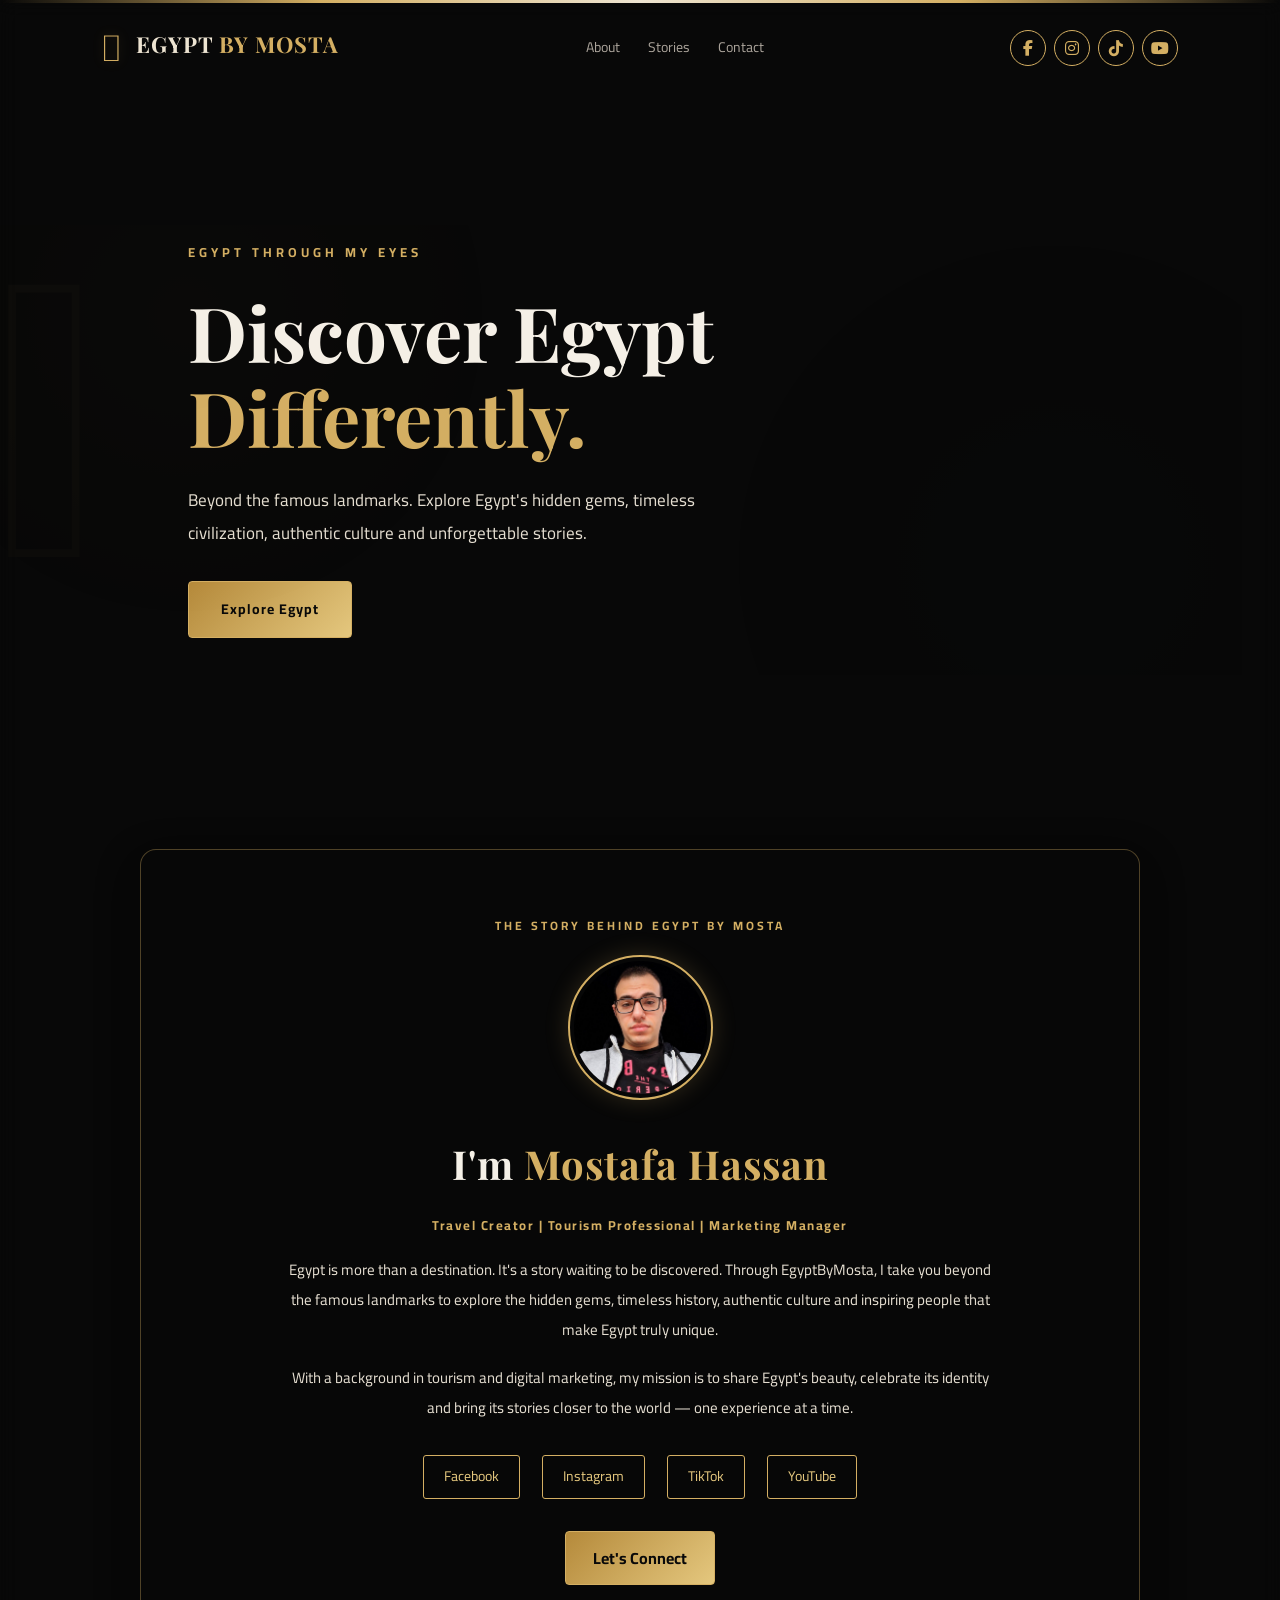
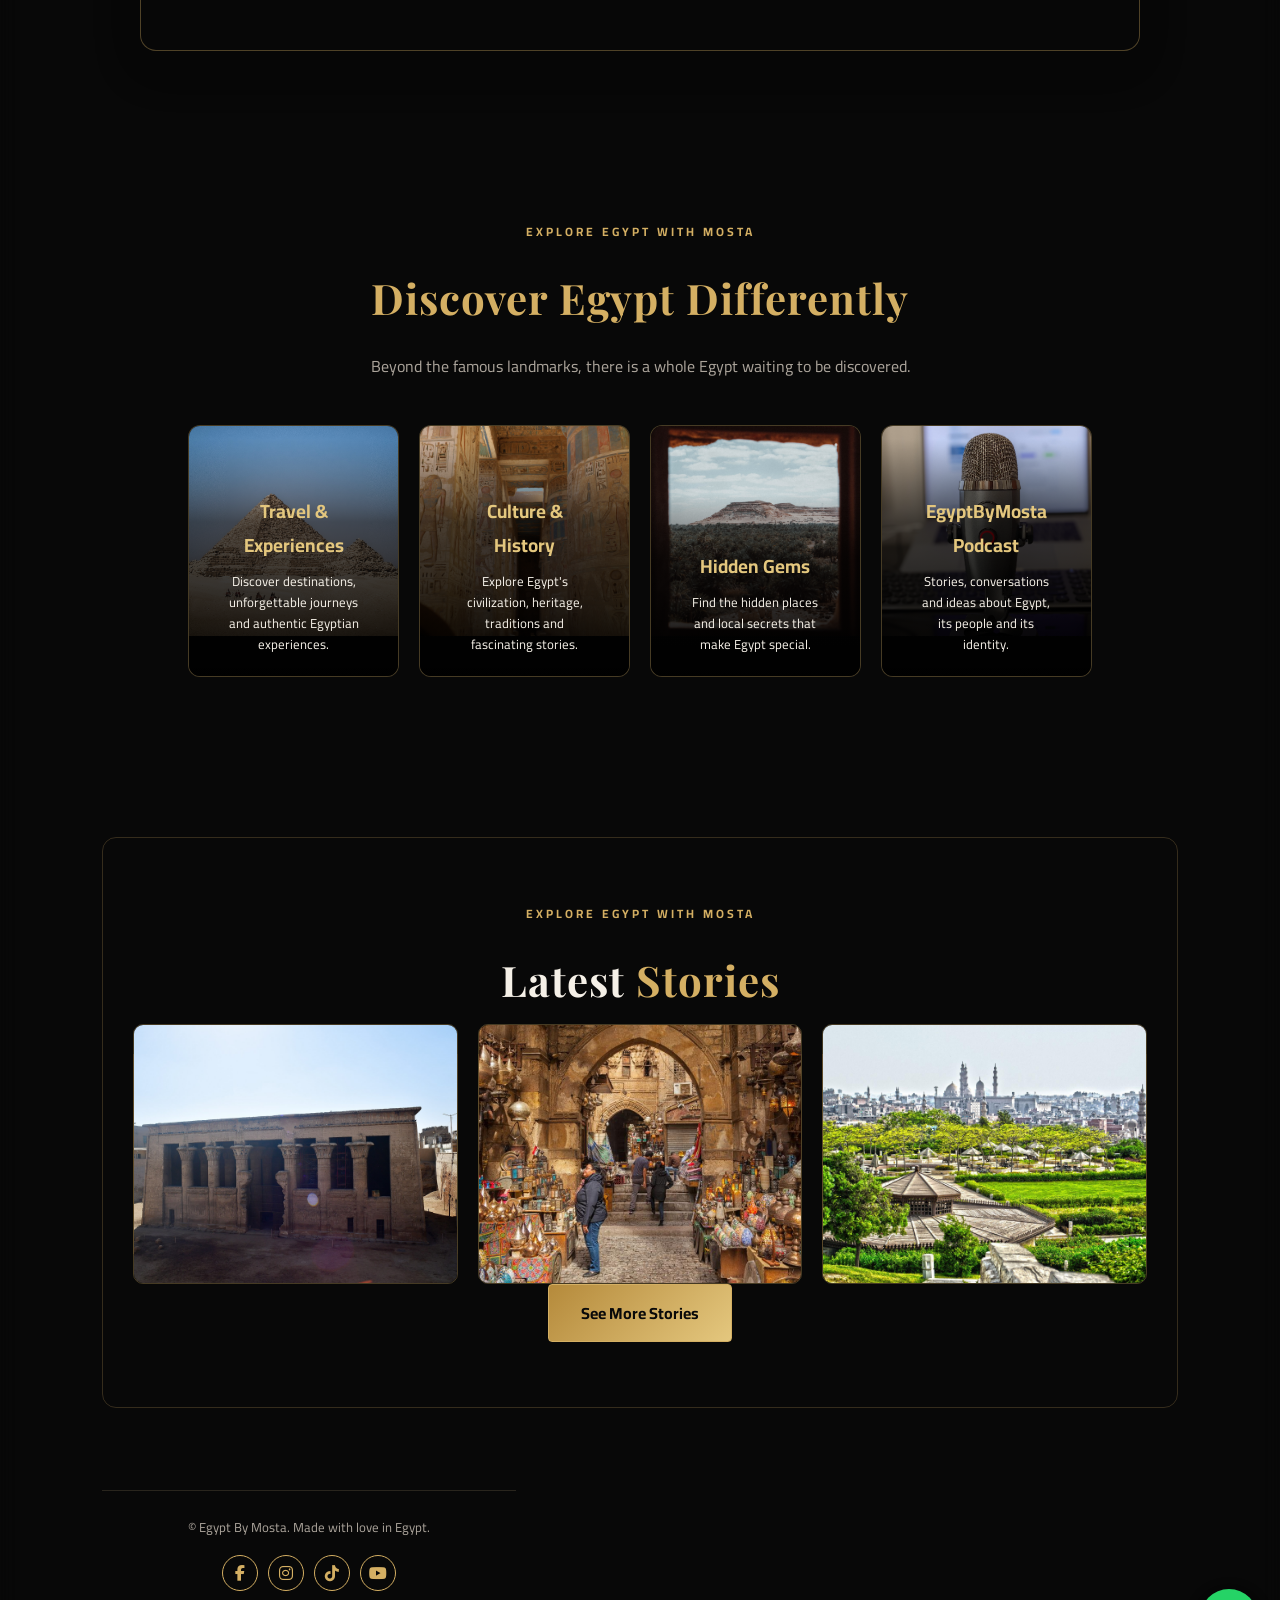
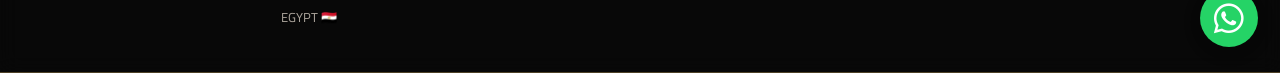
==== commit ab09a7a2: "Update index.html" ====
--- a/index.html
+++ b/index.html
@@ -188,8 +188,8 @@
   <div id="photos" class="photo-grid">
 
    <div class="fallback-story-image">
-  <images/esna-temple.jpg
-       alt="The ancient Temple of Khnum in Esna, Egypt">
+ <img src="images/esna-temple.jpg"
+     alt="The ancient Temple of Khnum in Esna, Egypt">
 </div>
 
     <div class="fallback-story-image">
@@ -199,7 +199,7 @@
     </article>
 
    <div class="fallback-story-image">
-  <img src="images/al-azhar-park.webp"
+  <img src="images/al-azhar-park.jpeg"
        alt="Panoramic view of Al Azhar Park in Cairo, Egypt">
 </div>
 
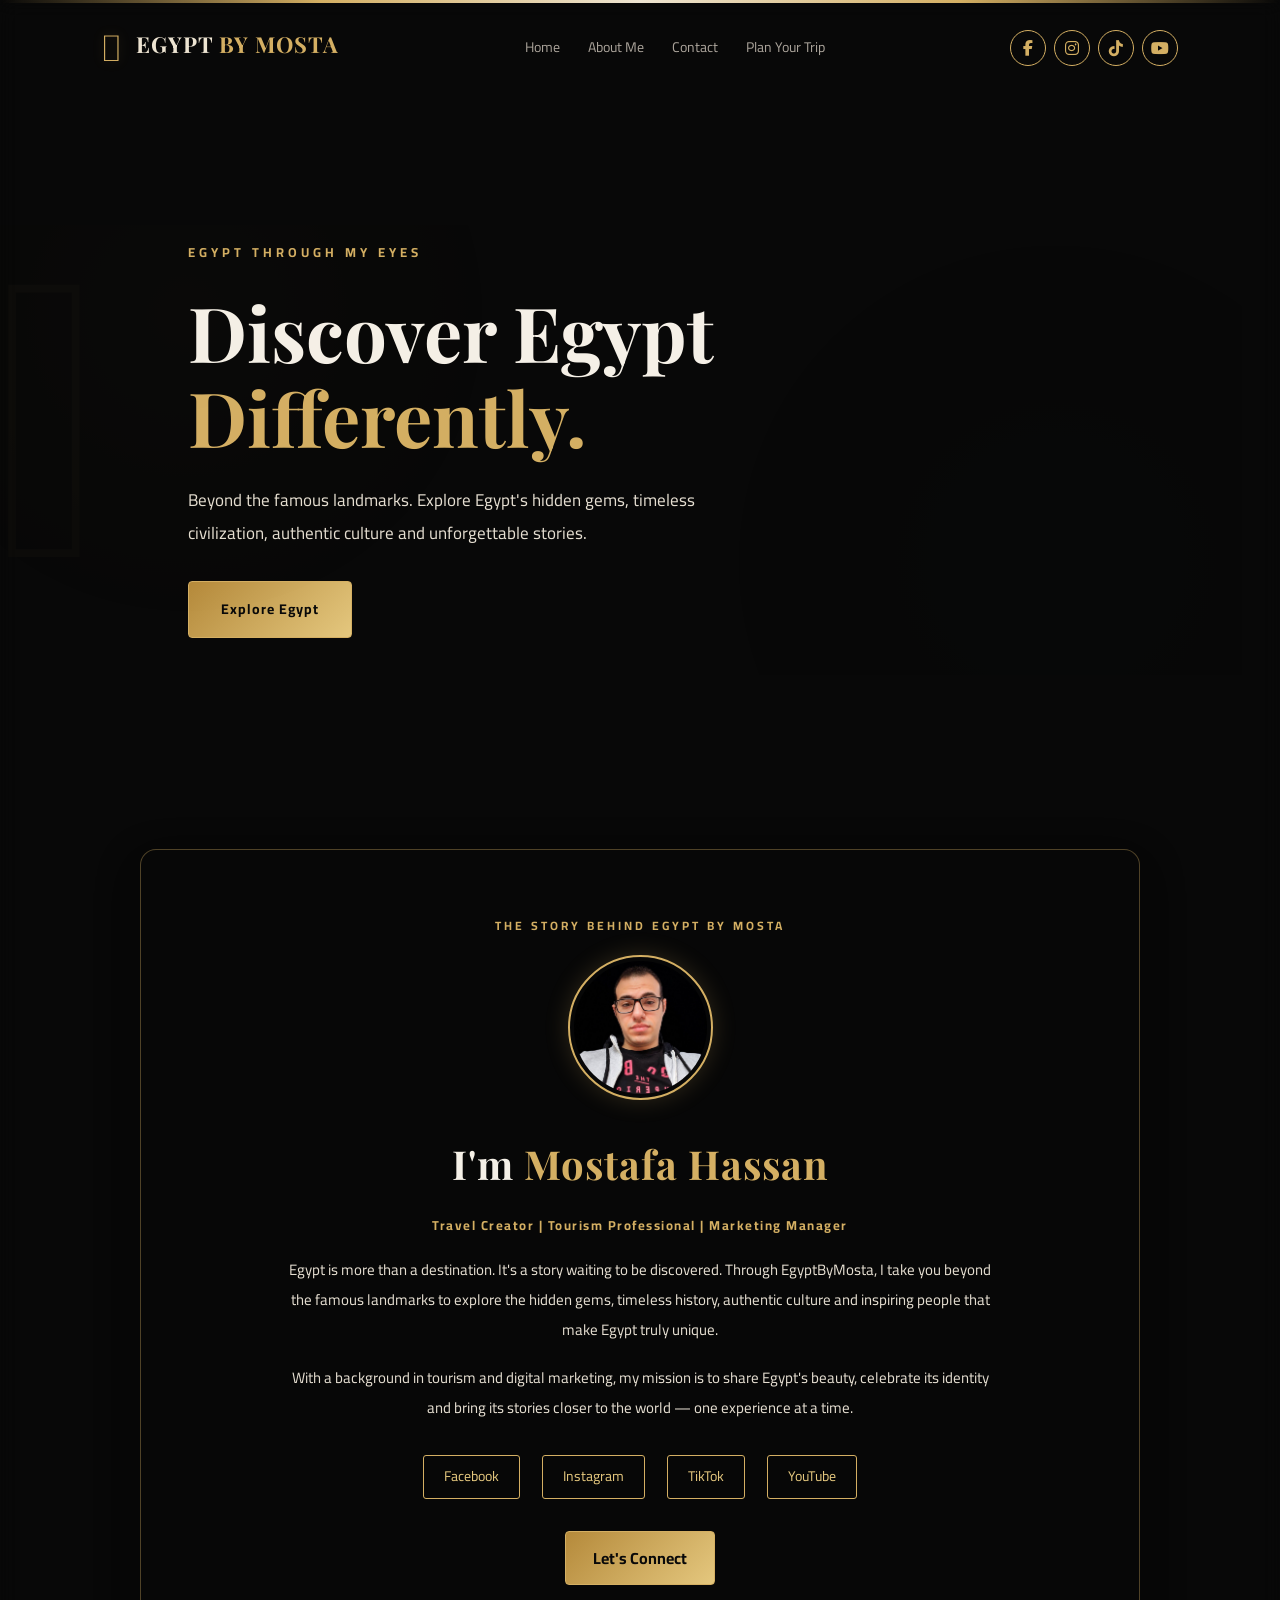
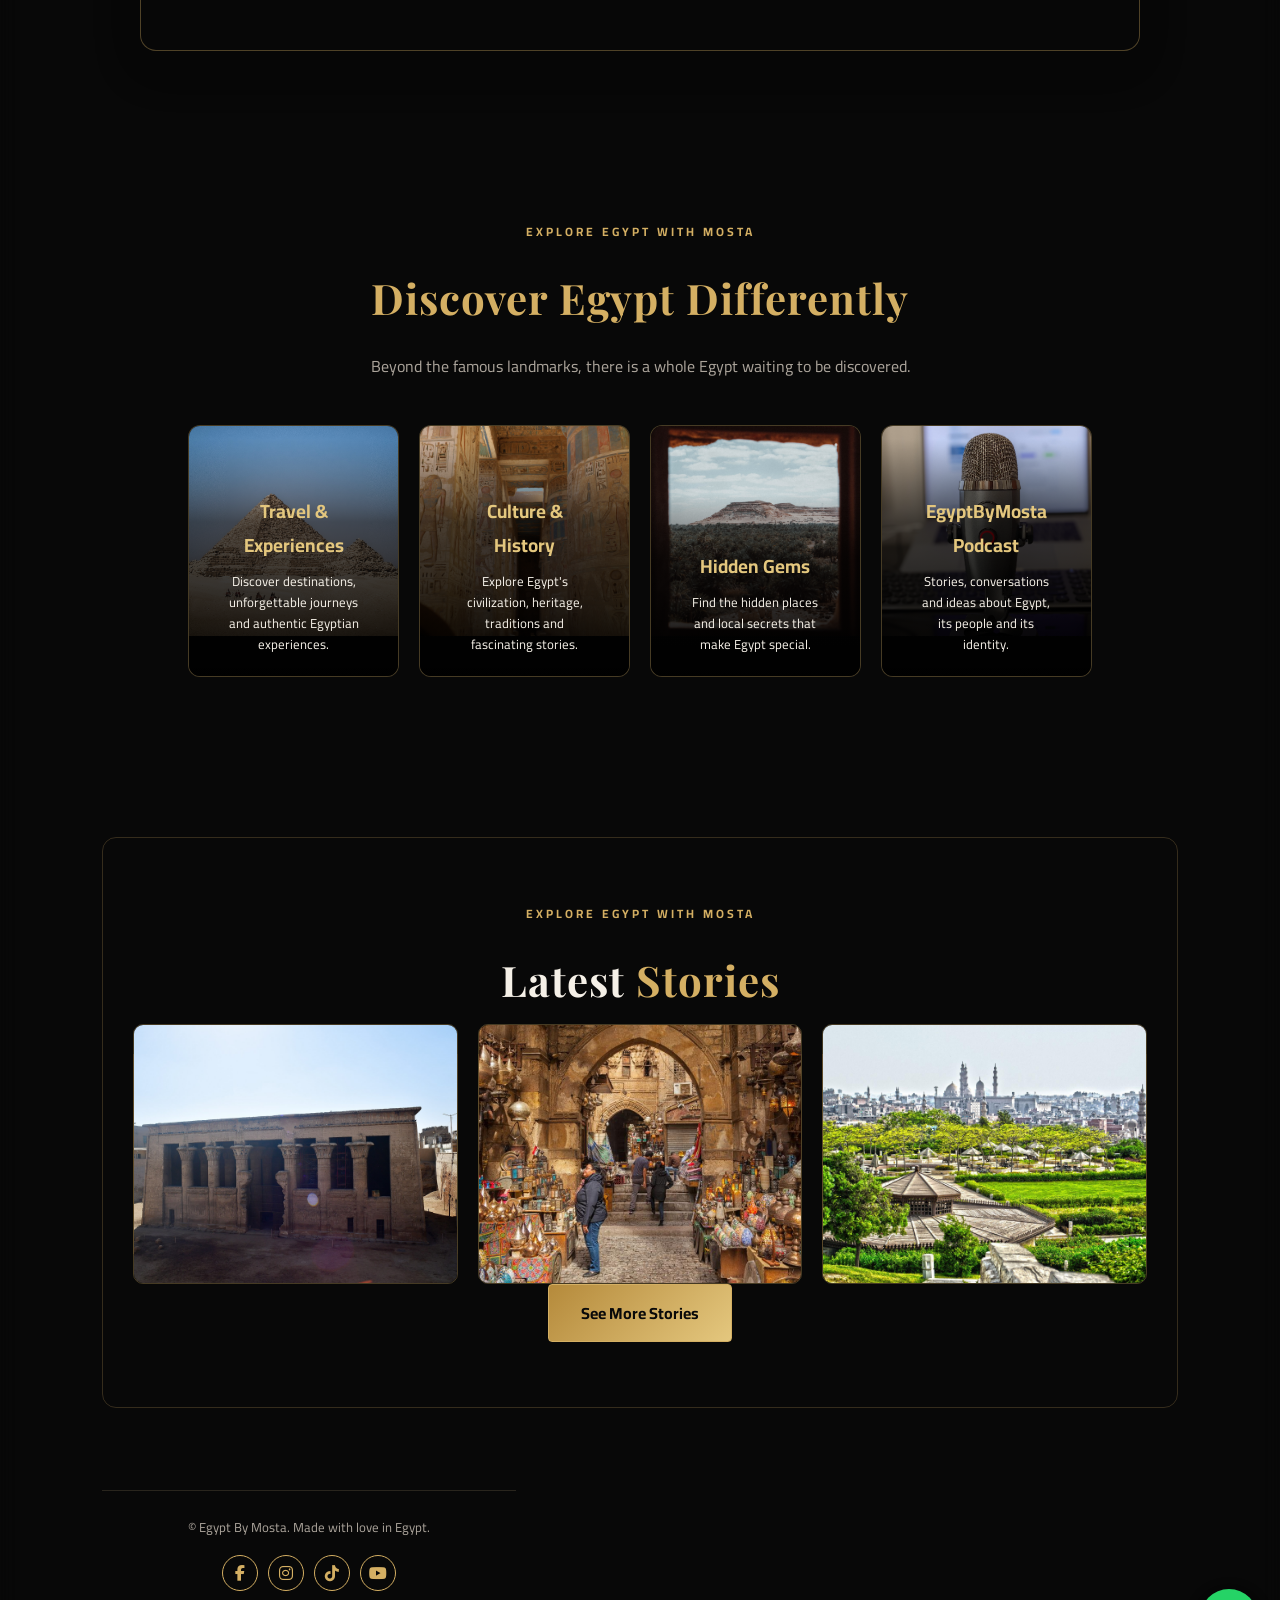
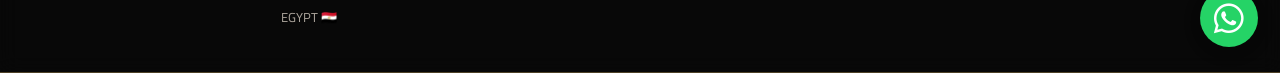
==== commit 2f0f814e: "Update index.html" ====
--- a/index.html
+++ b/index.html
@@ -47,10 +47,11 @@
 </a>
 
   <nav>
-    <a href="about.html">About</a>
-    <a href="stories.html">Stories</a>
-    <a href="contact.html">Contact</a>
-  </nav>
+  <a href="index.html">Home</a>
+  <a href="about.html">About Me</a>
+  <a href="contact.html">Contact</a>
+  <a href="https://mtraveleg.wordpress.com/" target="_blank" rel="noopener noreferrer">Plan Your Trip</a>
+</nav>
 
   <div class="header-social">
   <a href="https://www.facebook.com/egyptbymostahassan" target="_blank" rel="noopener noreferrer" aria-label="Facebook">
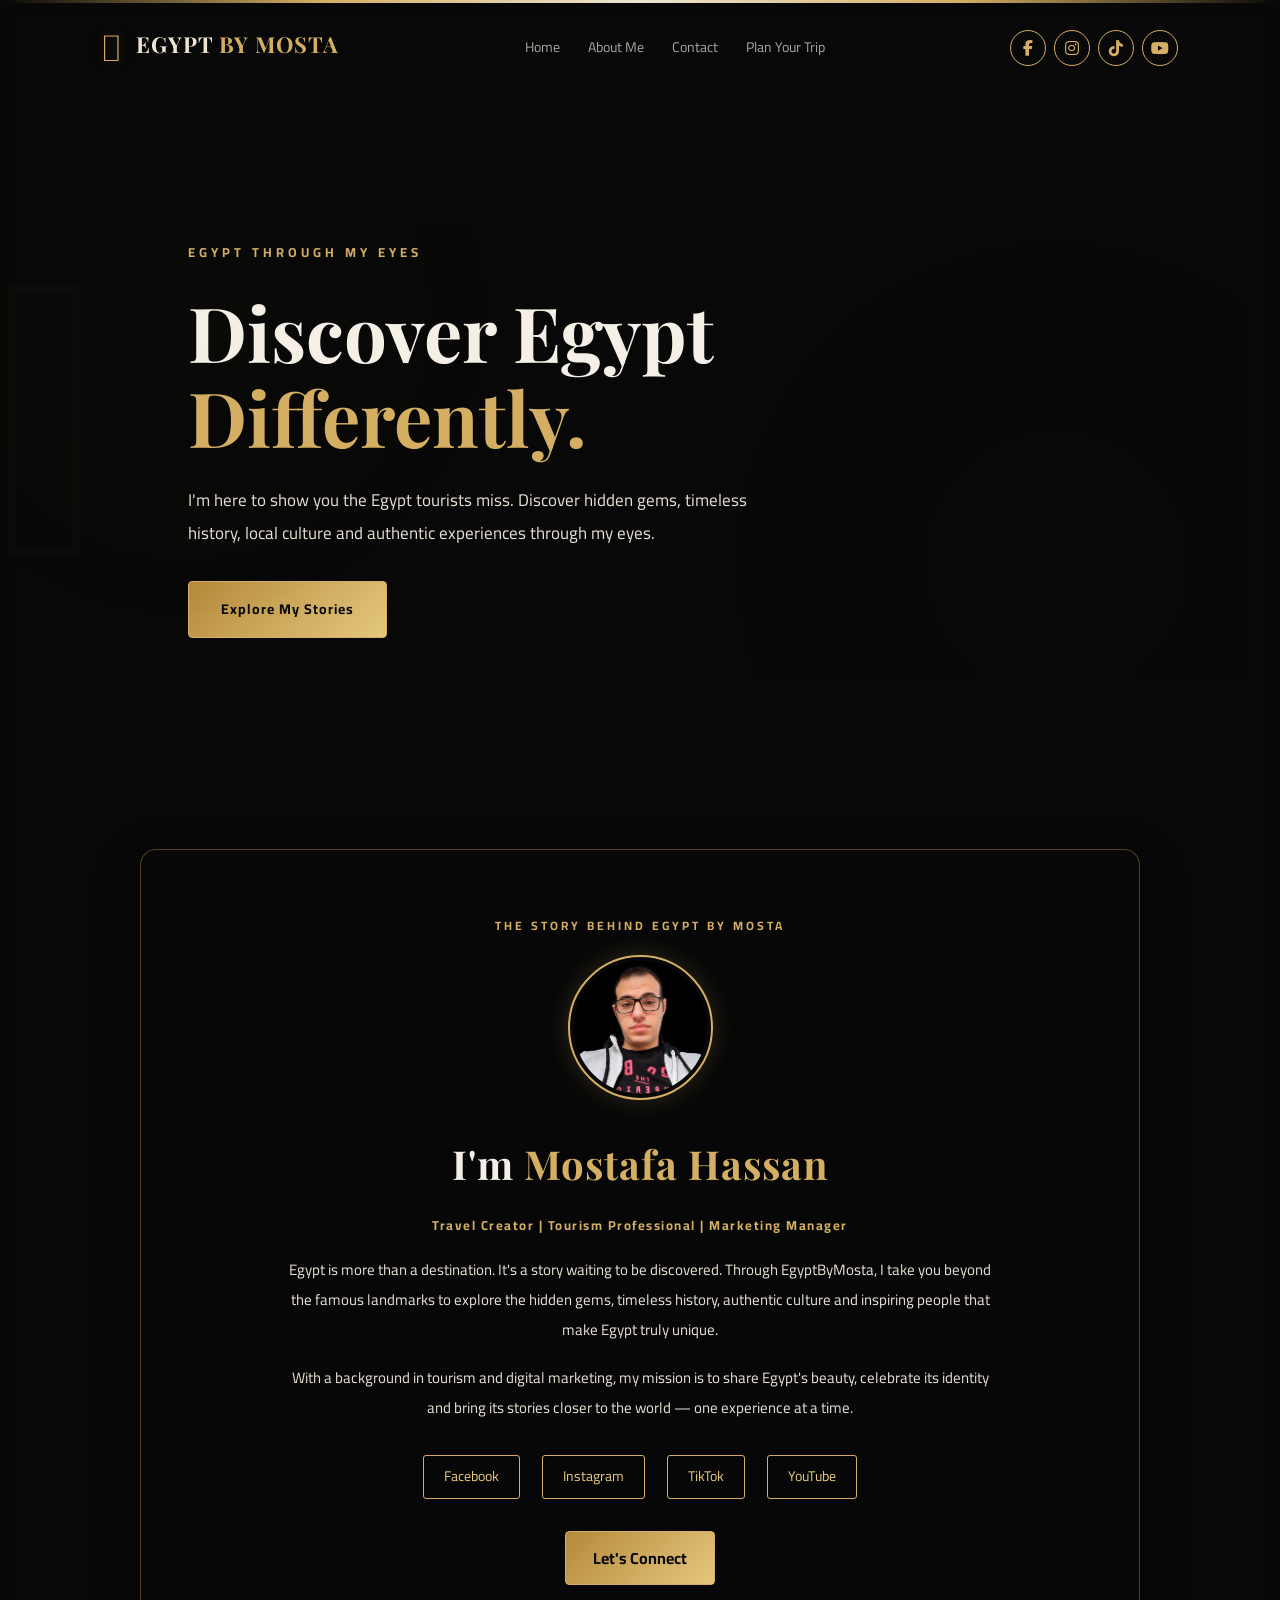
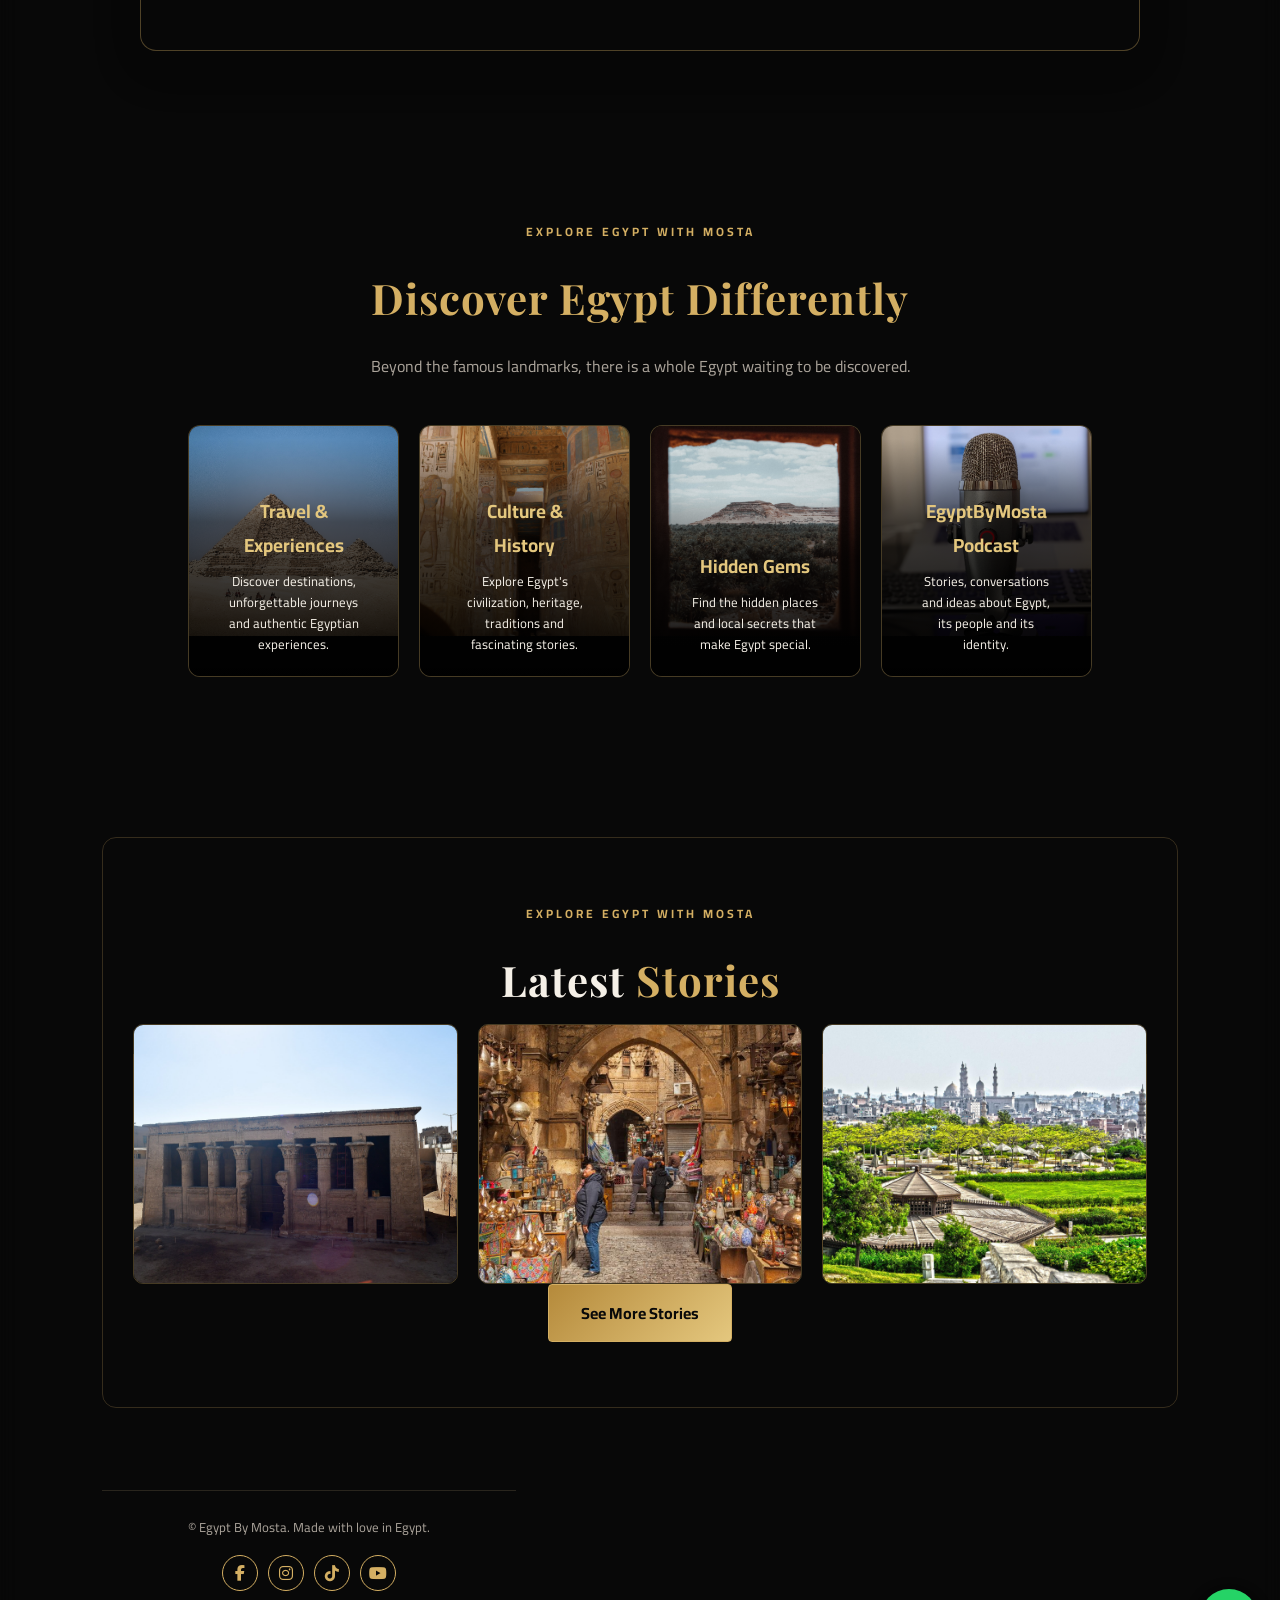
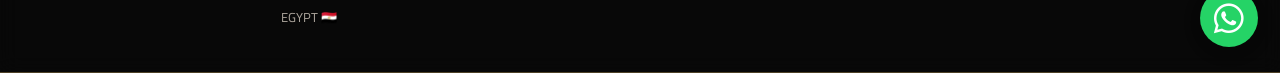
==== commit 0234f055: "Update index.html" ====
--- a/index.html
+++ b/index.html
@@ -72,6 +72,7 @@
 </div>
   <main>
   
+
 <section class="hero">
   <div class="hero-content">
 
@@ -83,14 +84,16 @@
     </h1>
 
     <p class="intro">
-      Beyond the famous landmarks. Explore Egypt's hidden gems,
-      timeless civilization, authentic culture and unforgettable stories.
+      I'm here to show you the Egypt tourists miss.
+      Discover hidden gems, timeless history, local culture
+      and authentic experiences through my eyes.
     </p>
 
-    <a class="gold-button" href="#discover">Explore Egypt</a>
-
-  </div>
-</section>
+    <a class="gold-button" href="#stories">Explore My Stories</a>
+
+  </div>
+</section>
+
 
     
 <section class="about section" id="about">
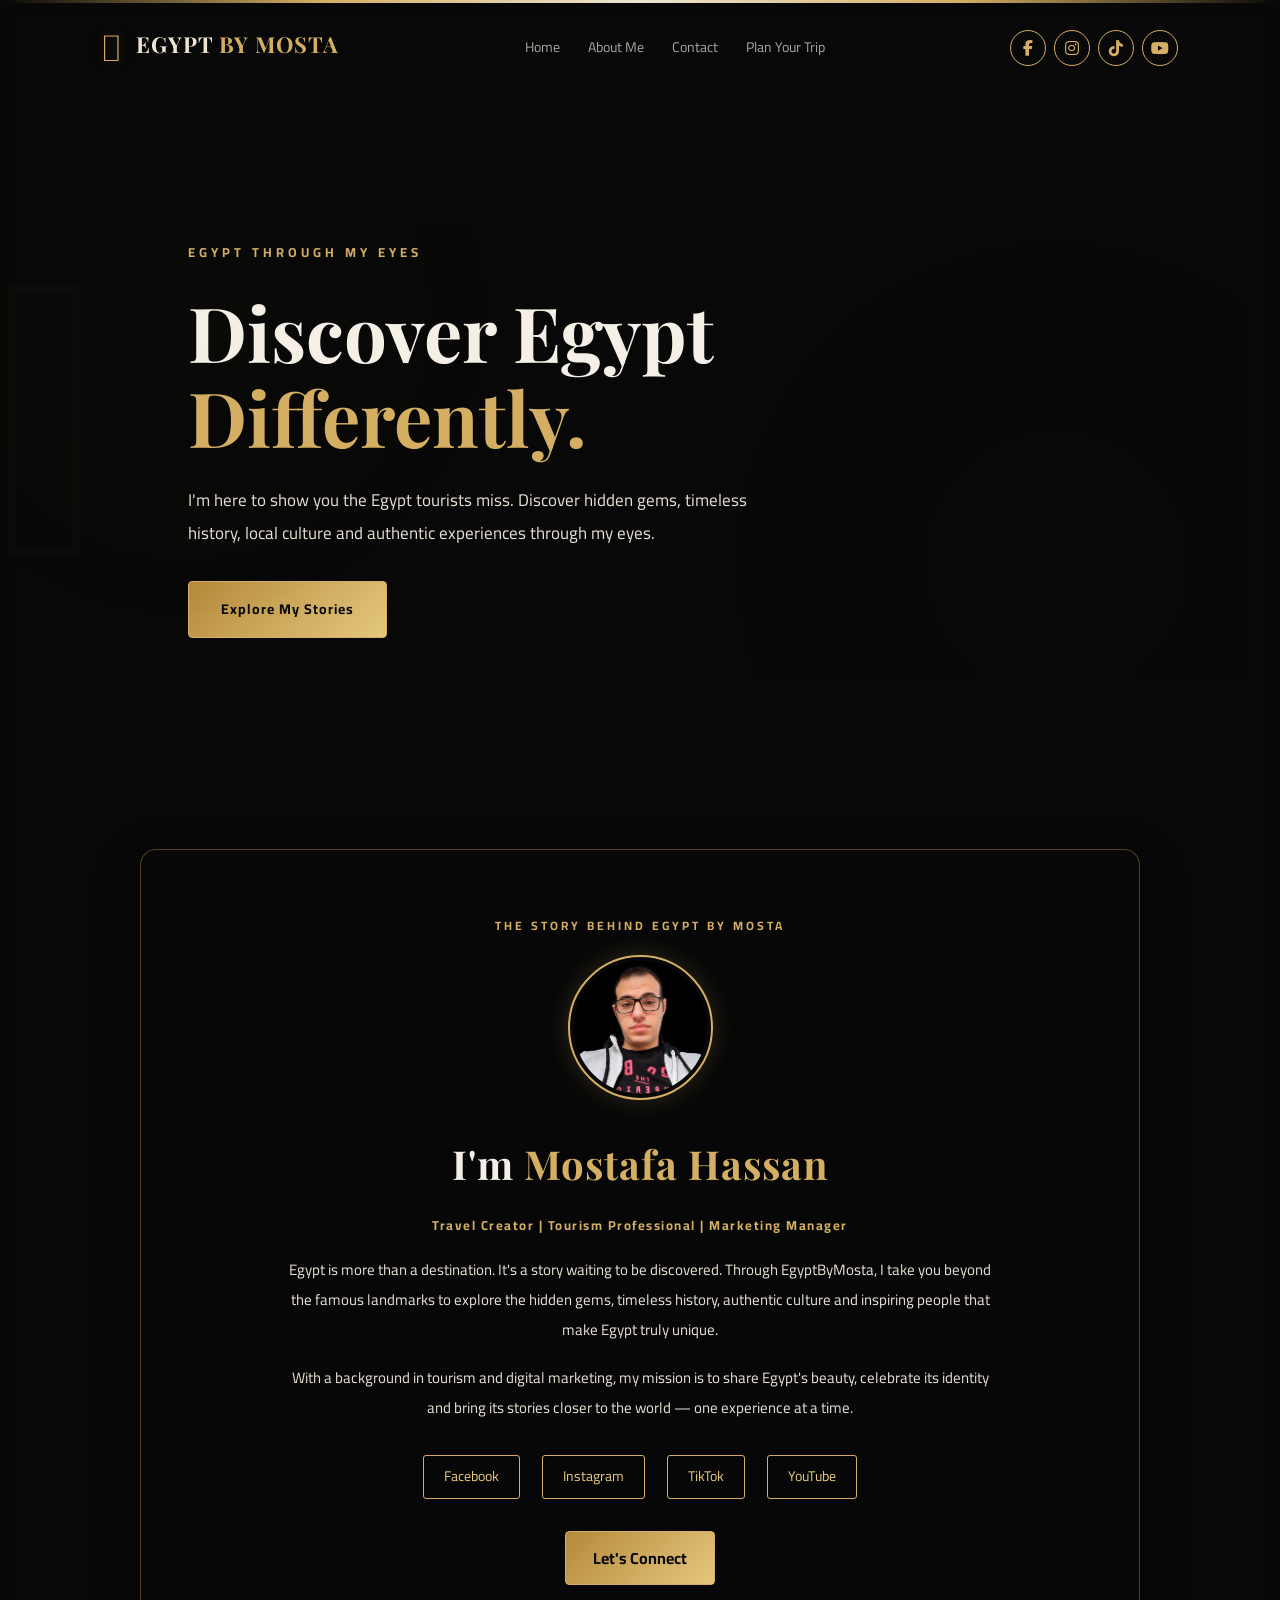
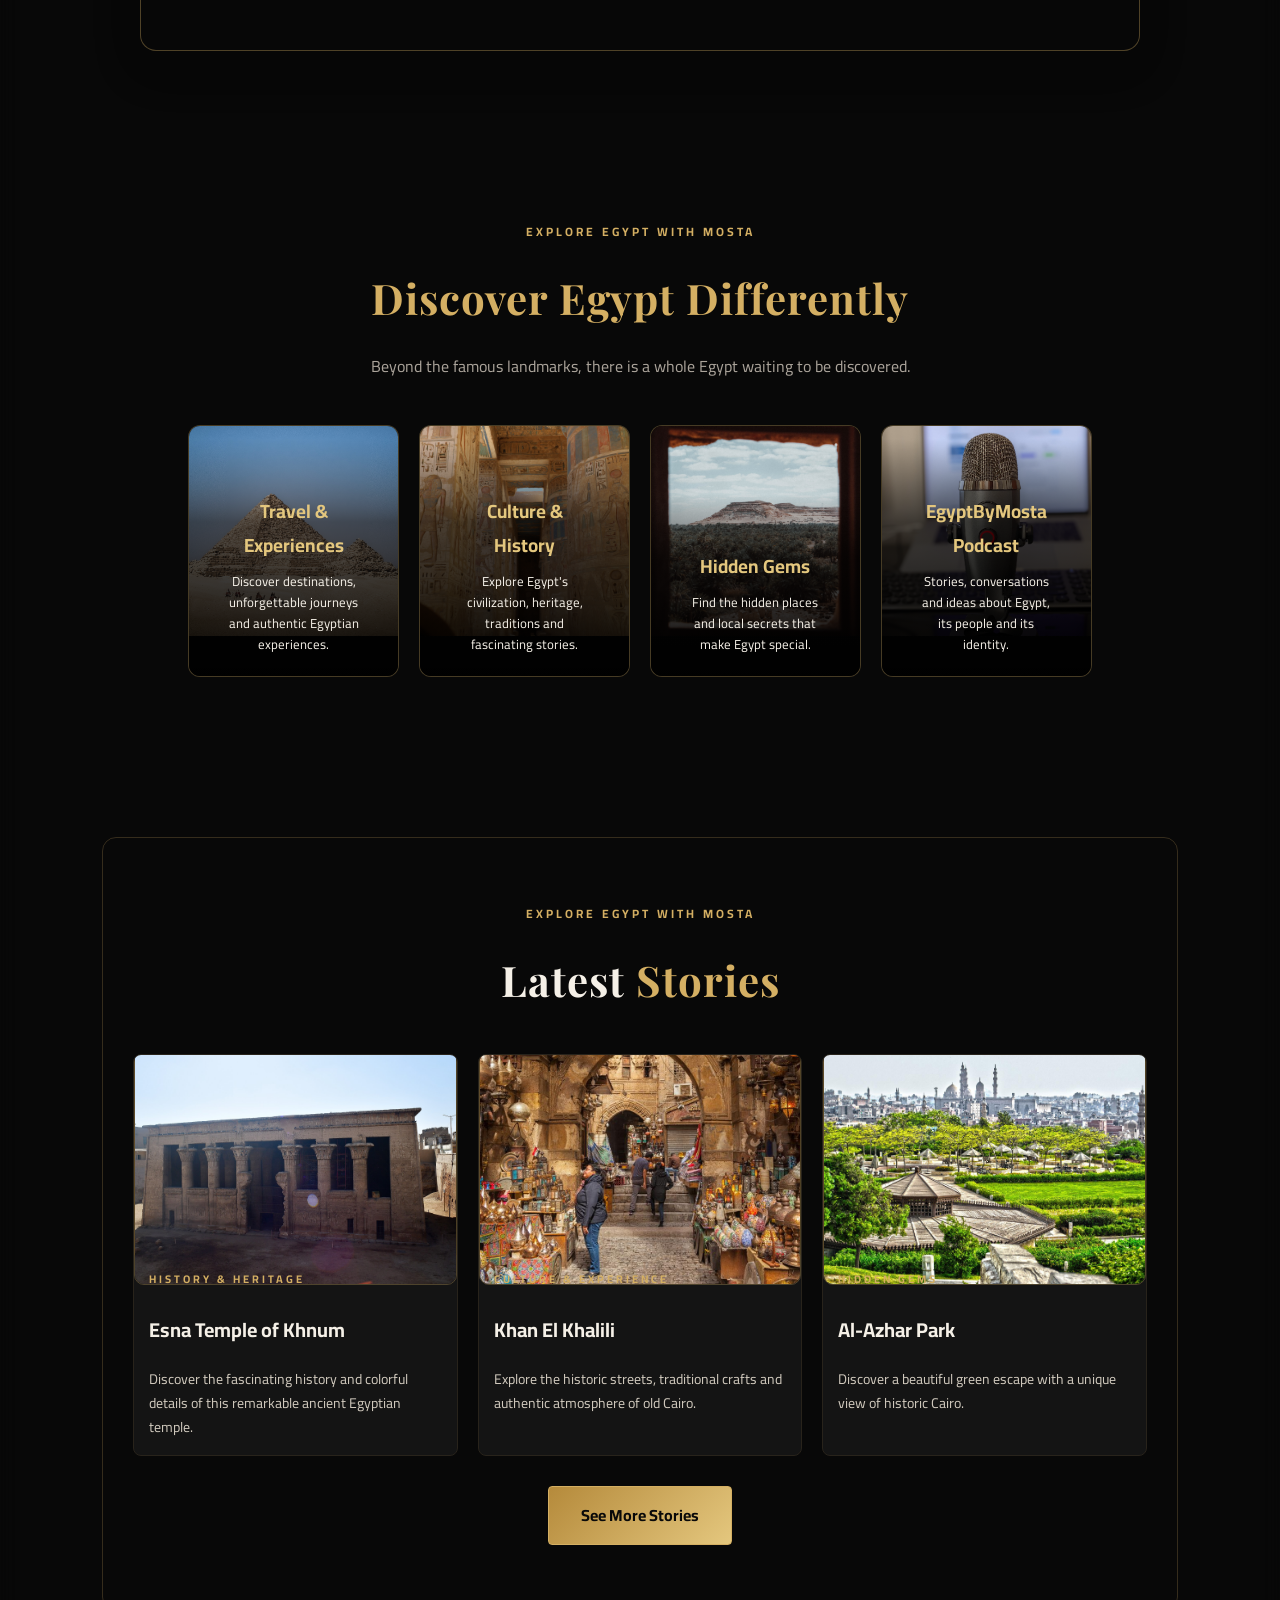
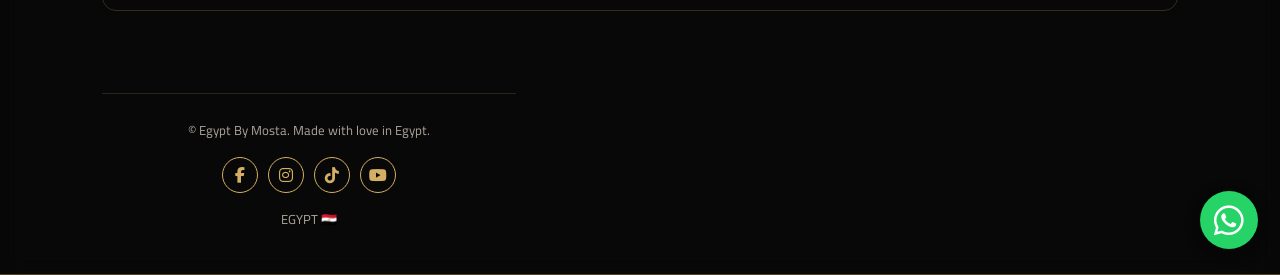
==== commit b2186469: "Update index.html" ====
--- a/index.html
+++ b/index.html
@@ -185,27 +185,42 @@
 </section>
 
     
+
 <section class="section stories" id="stories">
   <p class="eyebrow">EXPLORE EGYPT WITH MOSTA</p>
   <h2>Latest <span>Stories</span></h2>
 
   <div id="photos" class="photo-grid">
 
-   <div class="fallback-story-image">
- <img src="images/esna-temple.jpg"
-     alt="The ancient Temple of Khnum in Esna, Egypt">
-</div>
-
-    <div class="fallback-story-image">
-  <img src="images/khan-el-khalili.jpeg"
-       alt="Traditional market street in Khan El Khalili, Cairo, Egypt">
-</div>
+    <article class="fallback-story">
+      <div class="fallback-story-image">
+        <img src="images/esna-temple.jpg"
+             alt="The ancient Temple of Khnum in Esna, Egypt">
+      </div>
+      <p class="eyebrow">HISTORY & HERITAGE</p>
+      <h3>Esna Temple of Khnum</h3>
+      <p>Discover the fascinating history and colorful details of this remarkable ancient Egyptian temple.</p>
     </article>
 
-   <div class="fallback-story-image">
-  <img src="images/al-azhar-park.jpeg"
-       alt="Panoramic view of Al Azhar Park in Cairo, Egypt">
-</div>
+    <article class="fallback-story">
+      <div class="fallback-story-image">
+        <img src="images/khan-el-khalili.jpeg"
+             alt="Traditional market street in Khan El Khalili, Cairo, Egypt">
+      </div>
+      <p class="eyebrow">CULTURE & EXPERIENCE</p>
+      <h3>Khan El Khalili</h3>
+      <p>Explore the historic streets, traditional crafts and authentic atmosphere of old Cairo.</p>
+    </article>
+
+    <article class="fallback-story">
+      <div class="fallback-story-image">
+        <img src="images/al-azhar-park.jpeg"
+             alt="Panoramic view of Al Azhar Park in Cairo, Egypt">
+      </div>
+      <p class="eyebrow">HIDDEN GEMS</p>
+      <h3>Al-Azhar Park</h3>
+      <p>Discover a beautiful green escape with a unique view of historic Cairo.</p>
+    </article>
 
   </div>
 
@@ -213,6 +228,7 @@
 
   <a class="gold-button" href="stories.html">See More Stories</a>
 </section>
+
 
   </main>
 
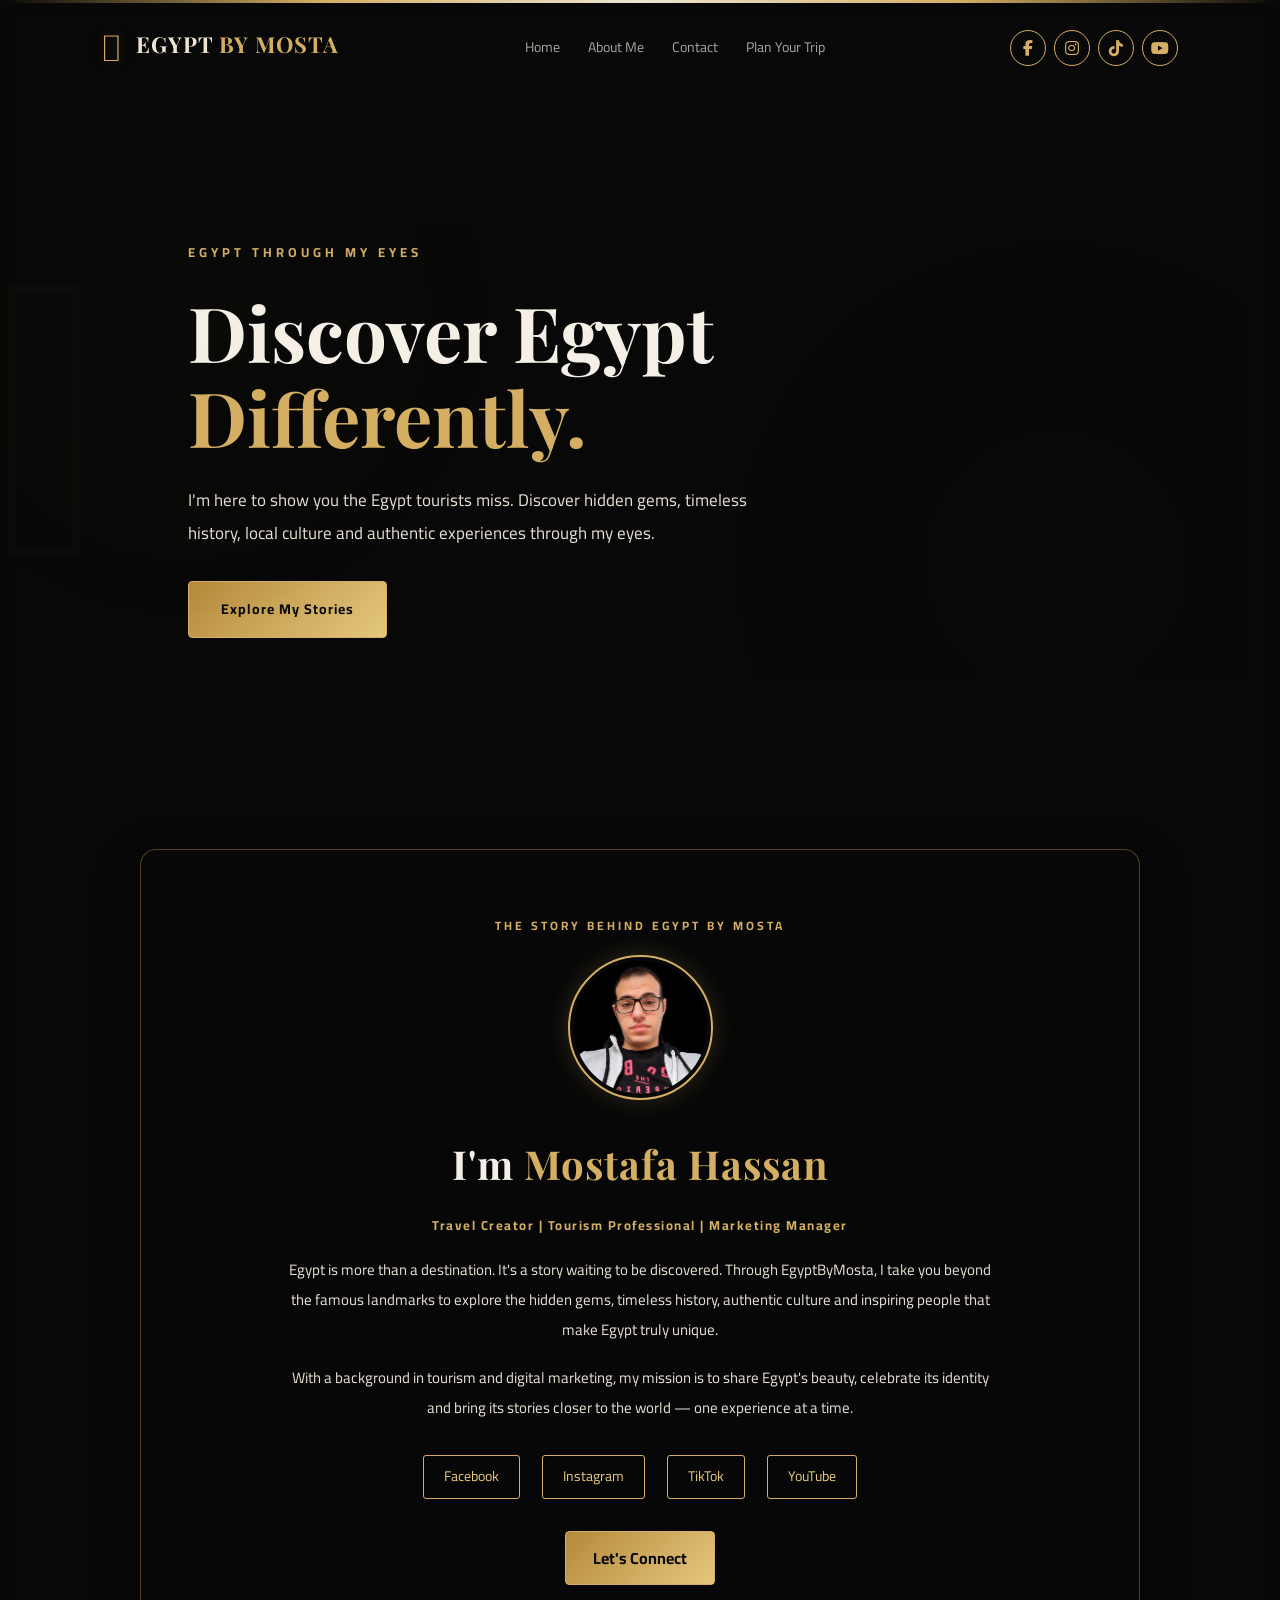
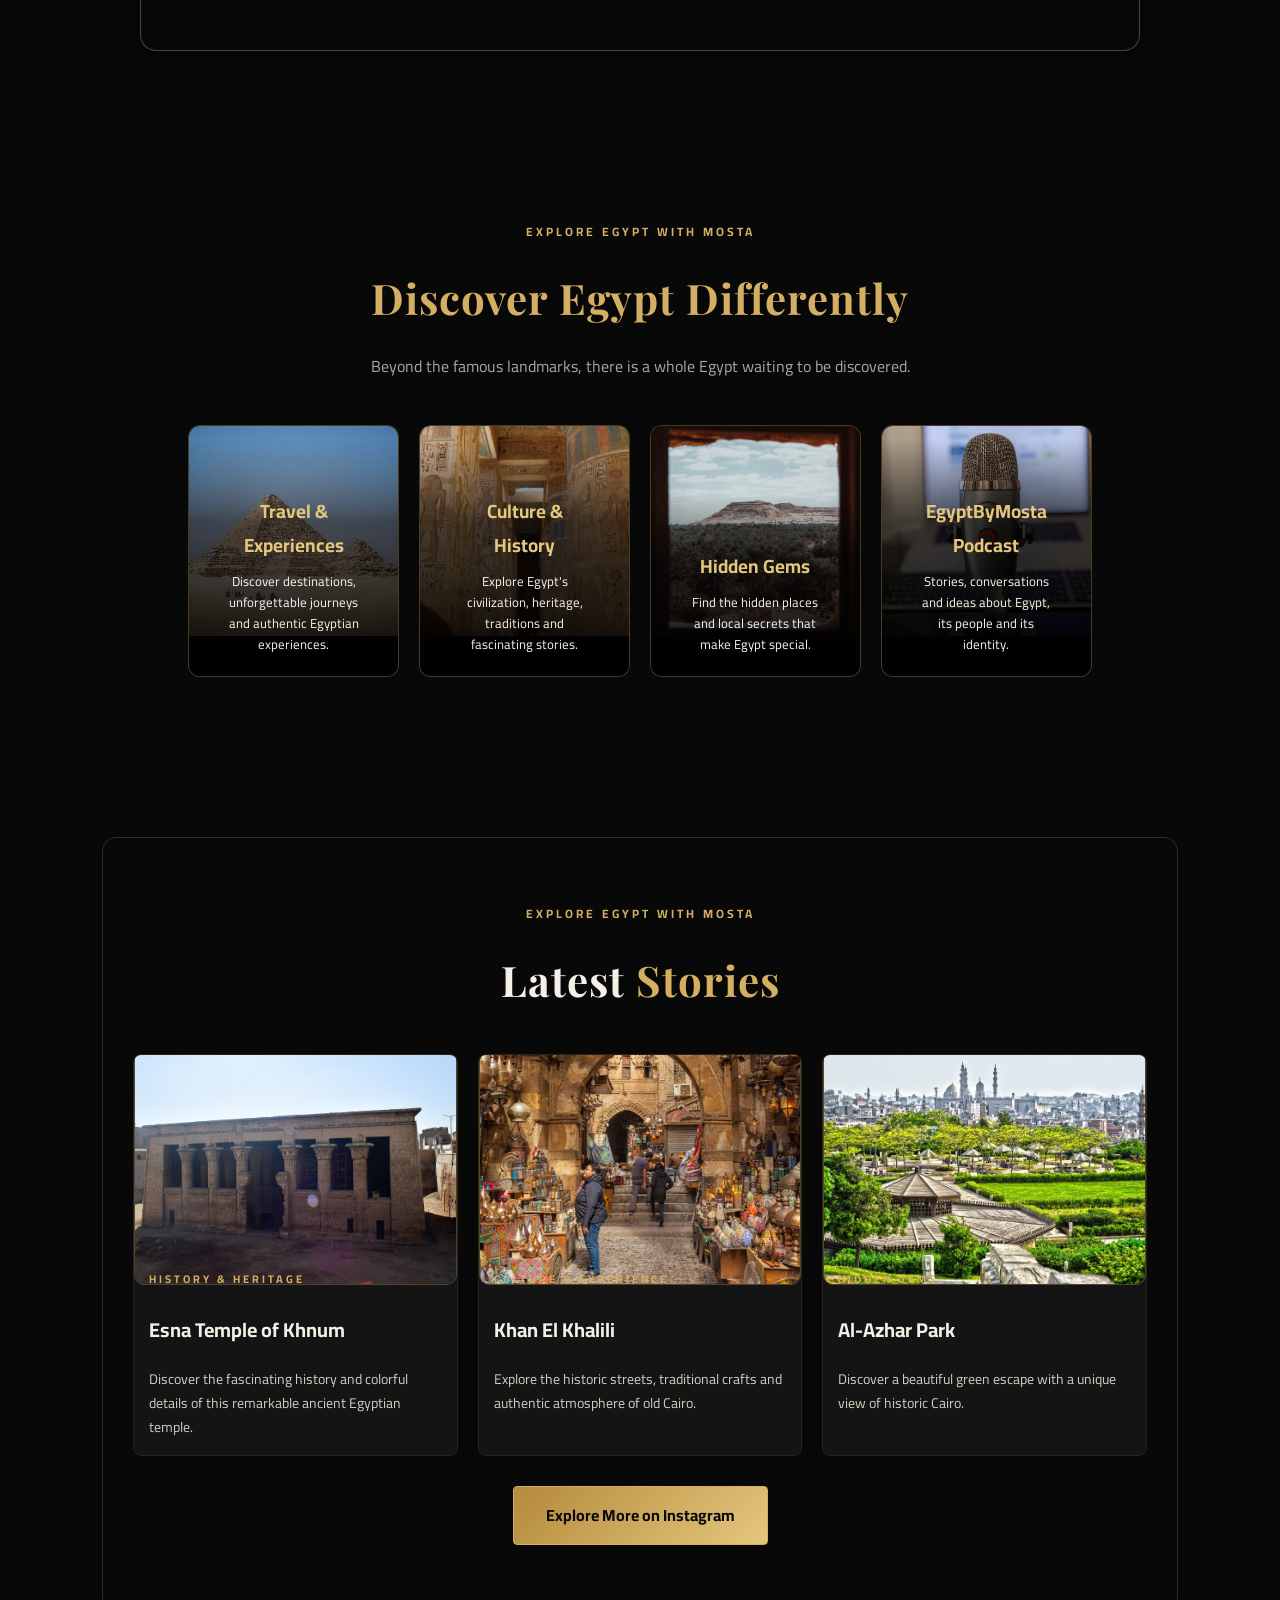
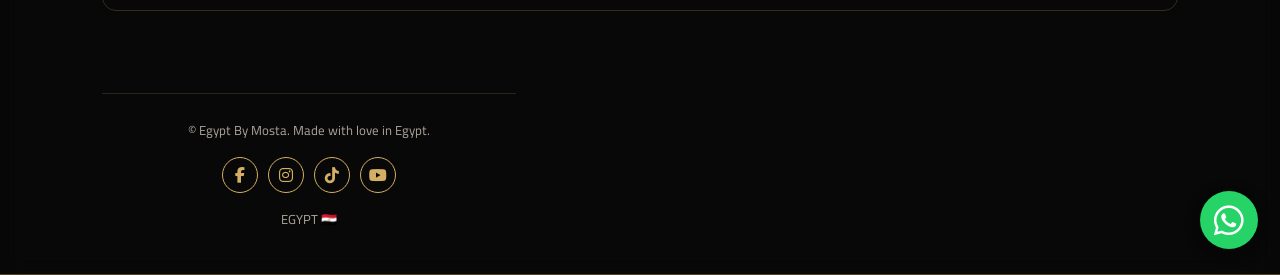
==== commit 8ae29e37: "Update index.html" ====
--- a/index.html
+++ b/index.html
@@ -226,7 +226,12 @@
 
   <p id="feed-status" class="feed-status"></p>
 
-  <a class="gold-button" href="stories.html">See More Stories</a>
+<a class="gold-button"
+   href="https://www.instagram.com/egyptbymosta/"
+   target="_blank"
+   rel="noopener noreferrer">
+   Explore More on Instagram
+</a>
 </section>
 
 
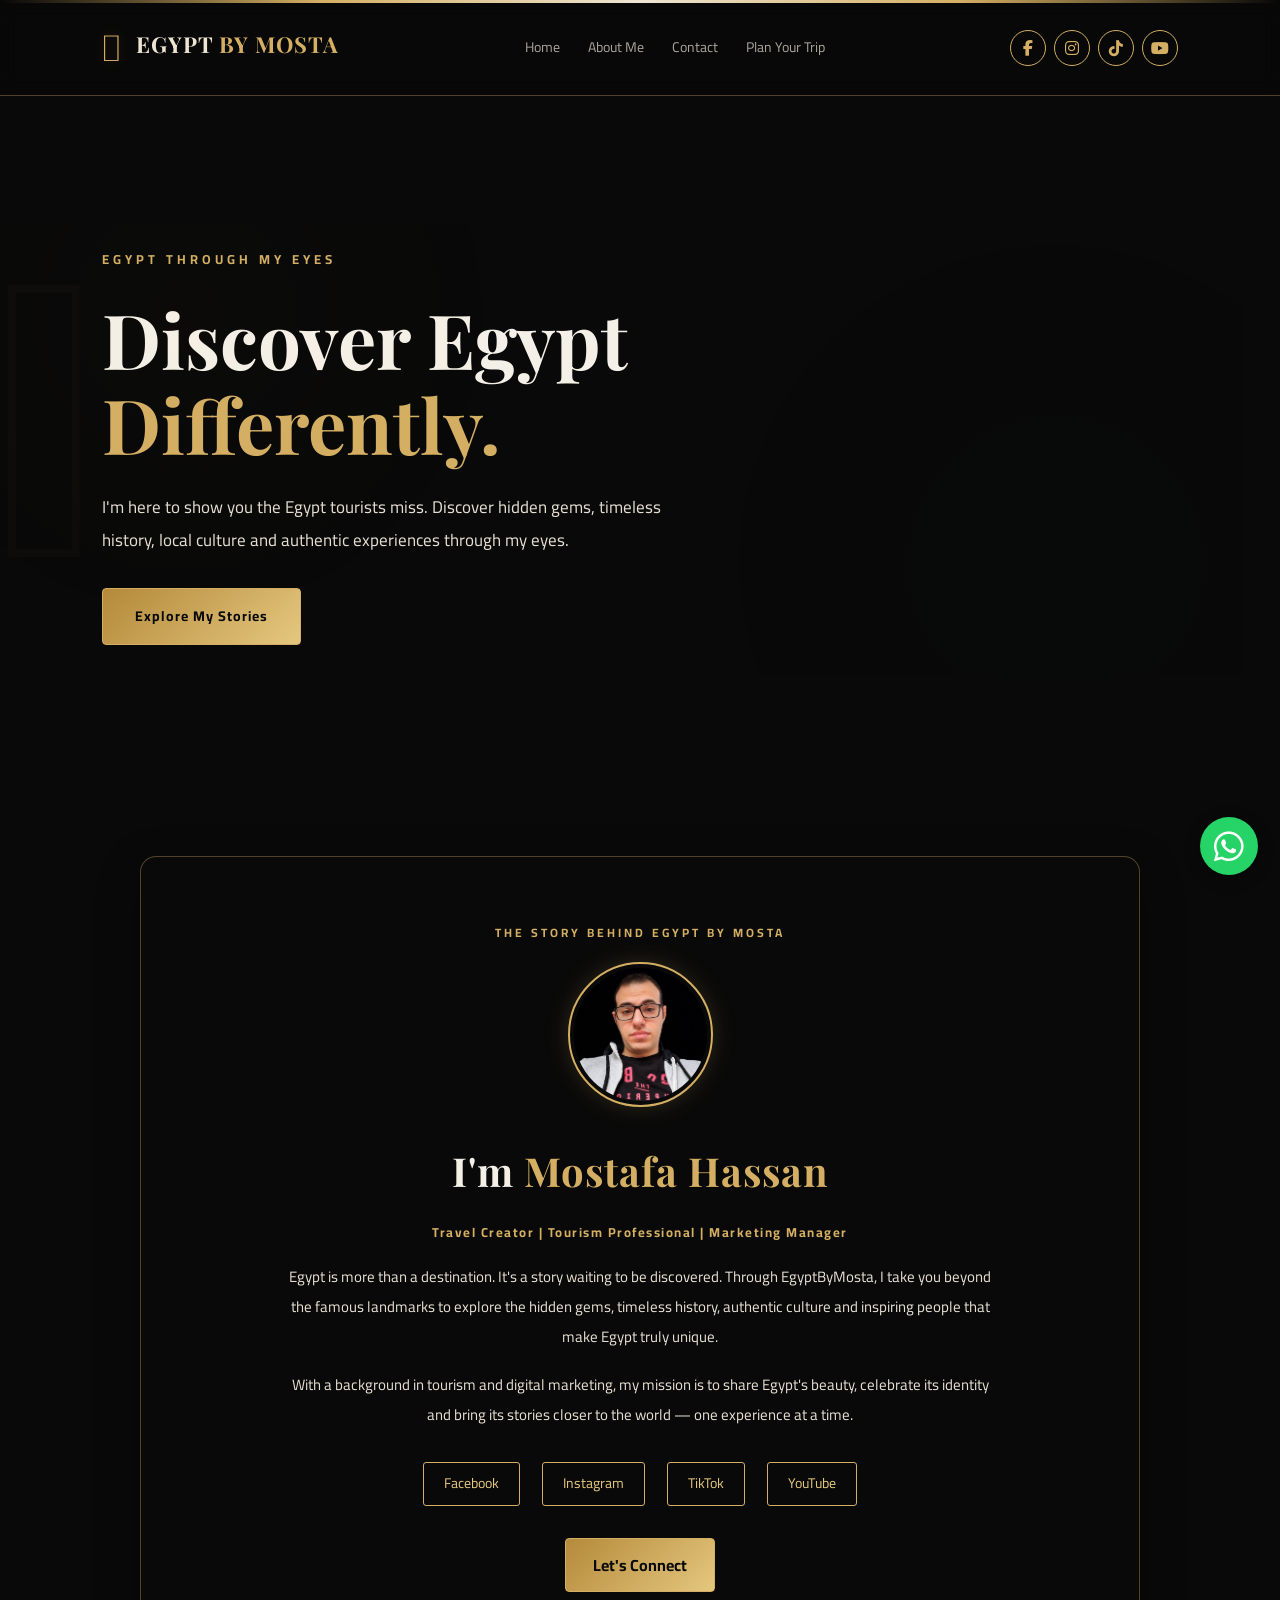
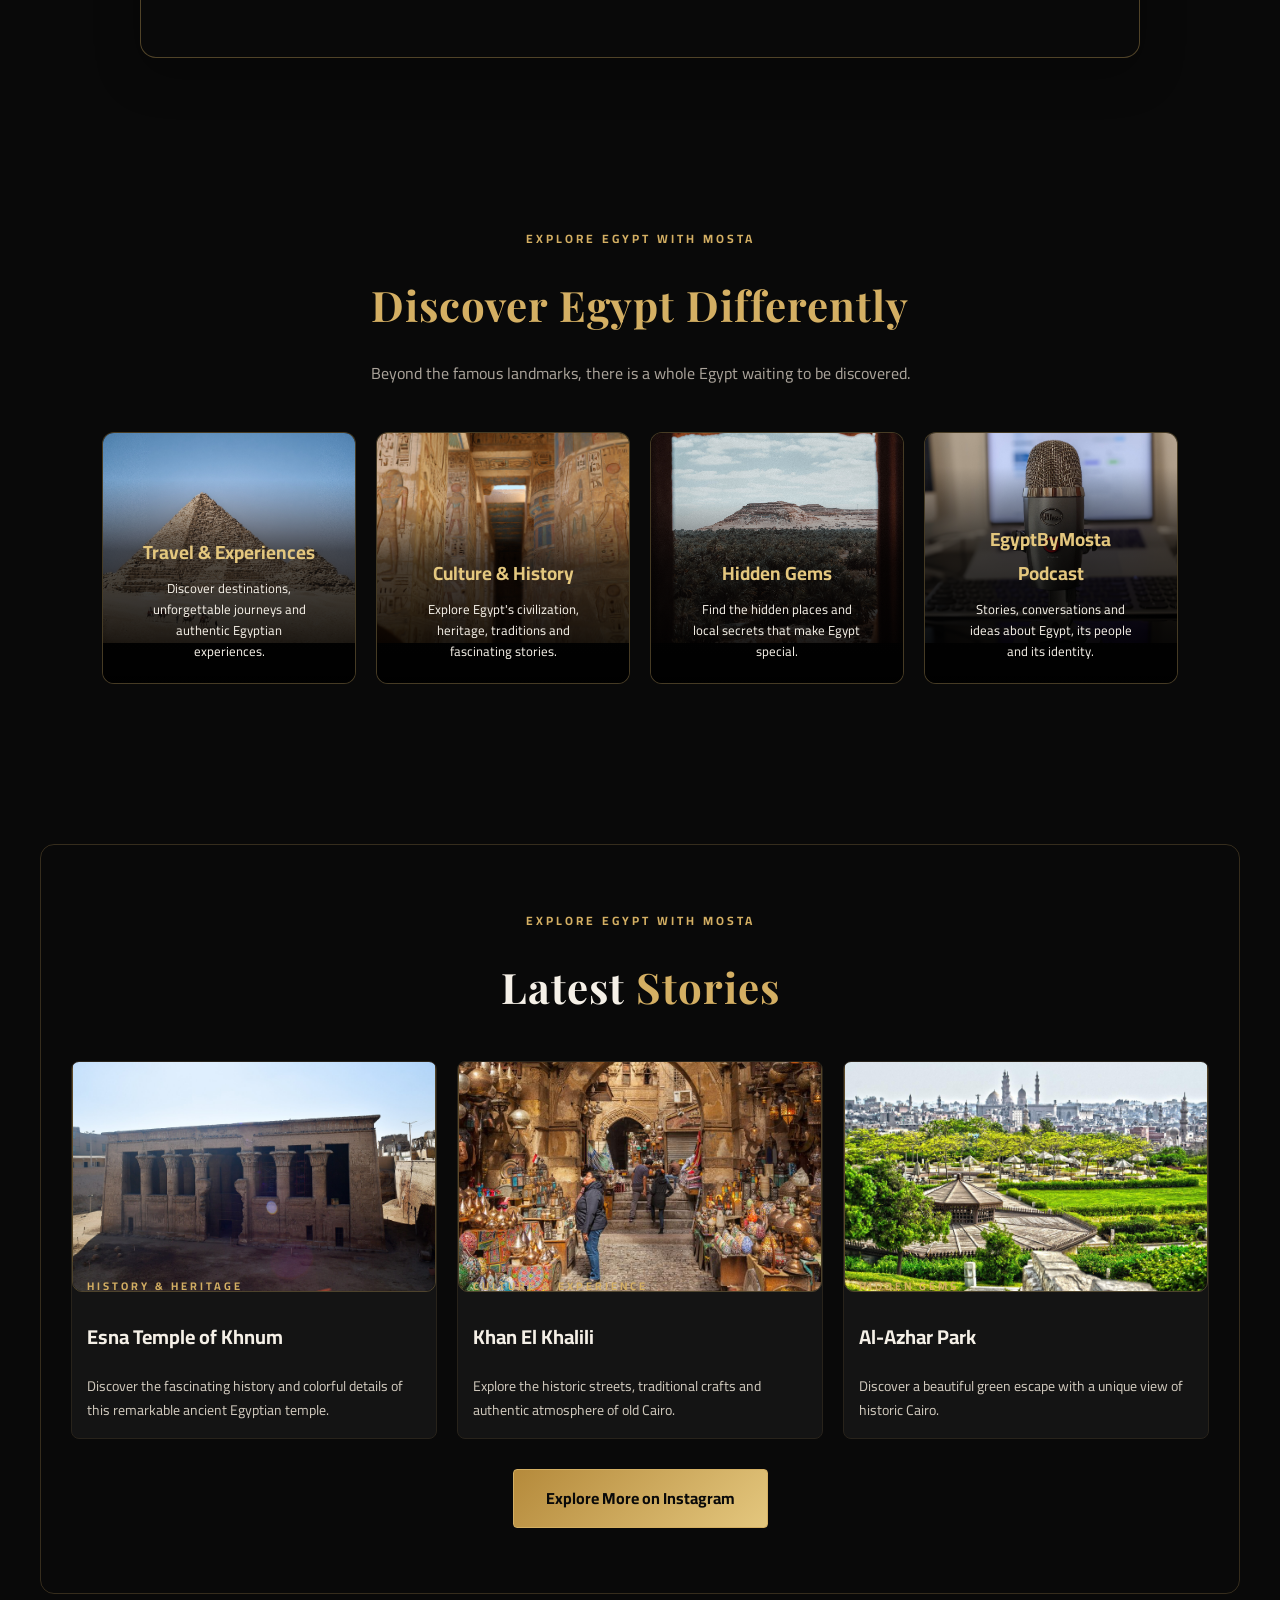
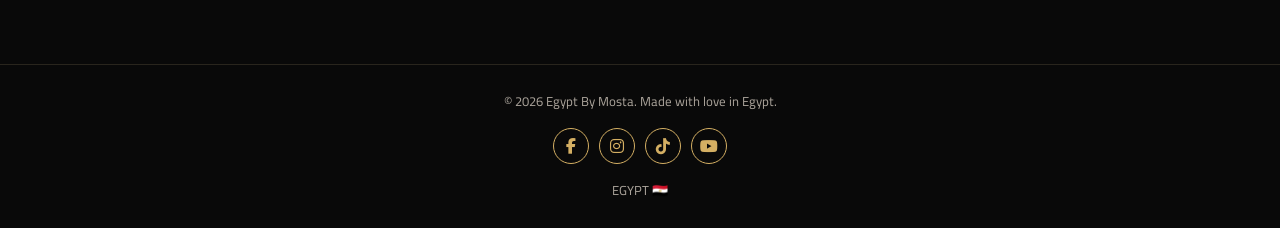
==== commit eae3ba4b: "Update index.html" ====
--- a/index.html
+++ b/index.html
@@ -70,9 +70,11 @@
     <i class="fa-brands fa-youtube"></i>
   </a>
 </div>
-  <main>
-  
-
+    
+</header>
+
+<main>
+ 
 <section class="hero">
   <div class="hero-content">
 
